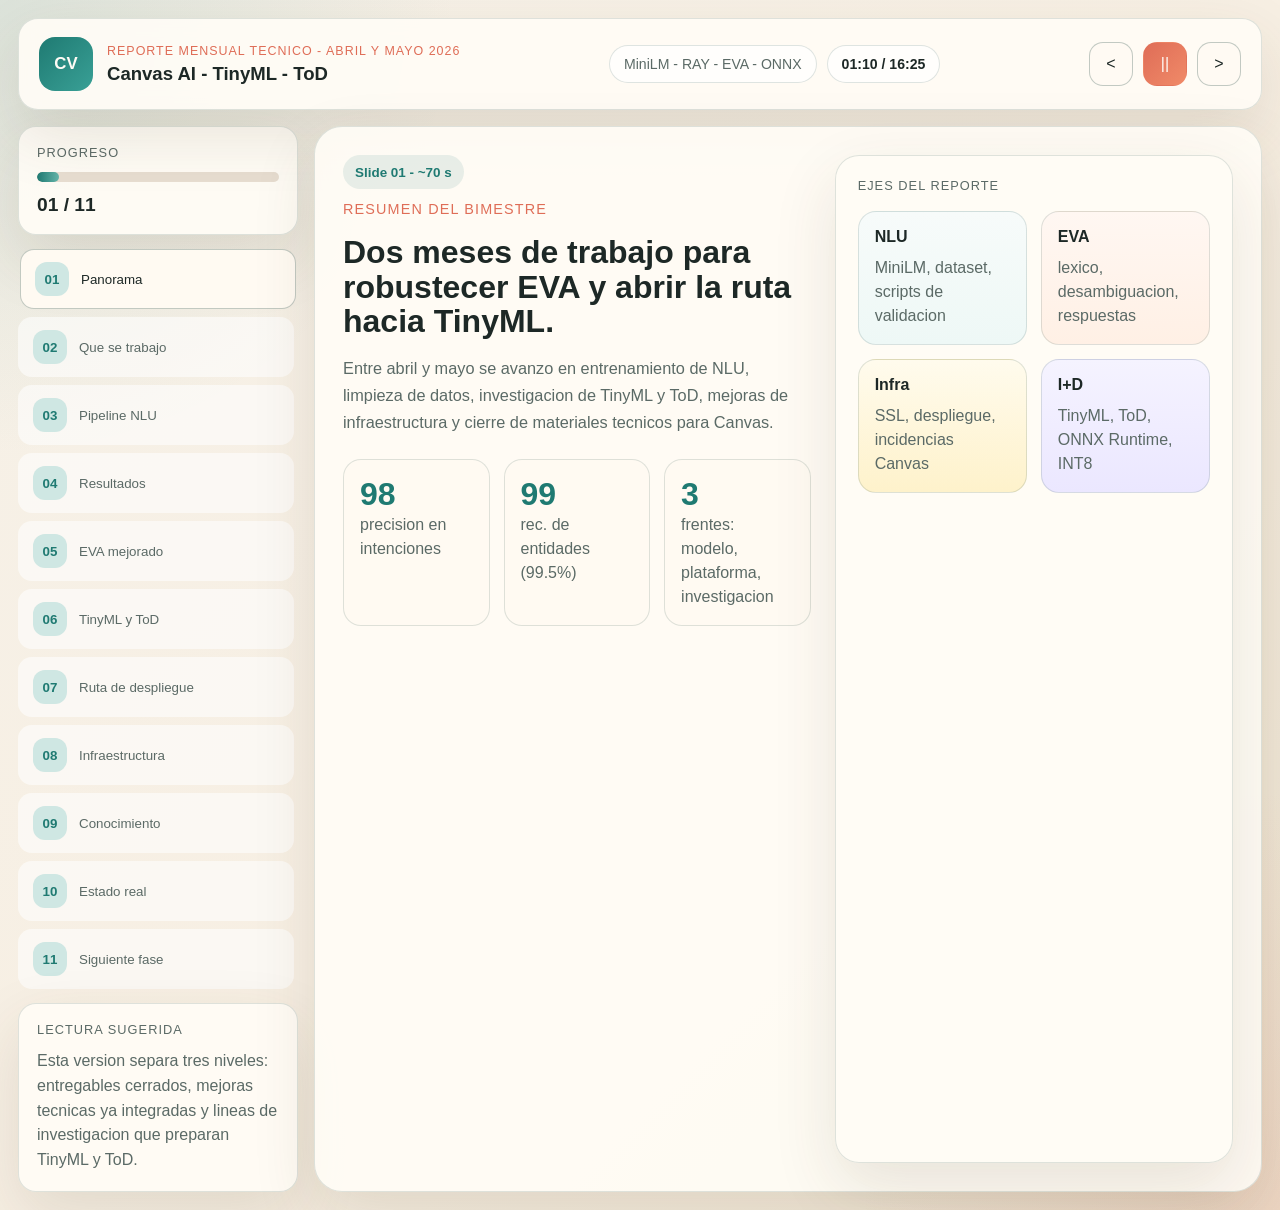
==== index.html @ 58042c69 "Inicar presentacion" ====
<!DOCTYPE html>
<html lang="es">
<head>
  <meta charset="UTF-8" />
  <meta name="viewport" content="width=device-width, initial-scale=1.0" />
  <title>Canvas AI | Reporte Abril Mayo 2026</title>
  <link rel="stylesheet" href="styles.css" />
</head>
<body>
  <div class="deck-shell">
    <header class="topbar">
      <div class="brand">
        <span class="brand-mark">CV</span>
        <div>
          <p class="eyebrow">Reporte mensual tecnico - Abril y Mayo 2026</p>
          <h1>Canvas AI - TinyML - ToD</h1>
        </div>
      </div>

      <div class="topbar-meta">
        <span class="meta-chip">MiniLM - RAY - EVA - ONNX</span>
        <span class="meta-chip alt" id="clockChip">00:00 / 00:00</span>
      </div>

      <div class="controls">
        <button class="icon-btn" id="prevBtn" type="button" aria-label="Diapositiva anterior">
          <span aria-hidden="true">&lt;</span>
        </button>
        <button class="icon-btn primary" id="playBtn" type="button" aria-label="Reproducir o pausar">
          <span aria-hidden="true" id="playIcon">||</span>
        </button>
        <button class="icon-btn" id="nextBtn" type="button" aria-label="Diapositiva siguiente">
          <span aria-hidden="true">&gt;</span>
        </button>
      </div>
    </header>

    <main class="stage">
      <aside class="rail">
        <div class="rail-card">
          <p class="rail-label">Progreso</p>
          <div class="meter">
            <div class="meter-fill" id="progressFill"></div>
          </div>
          <p class="rail-value"><span id="slideNow">01</span> / <span id="slideTotal">11</span></p>
        </div>

        <nav class="dots" id="dotsNav" aria-label="Navegacion de diapositivas"></nav>

        <div class="rail-card note">
          <p class="rail-label">Lectura sugerida</p>
          <p>
            Esta version separa tres niveles: entregables cerrados, mejoras tecnicas
            ya integradas y lineas de investigacion que preparan TinyML y ToD.
          </p>
        </div>
      </aside>

      <section class="slides" id="slides">
        <section class="slide active" data-title="Panorama" data-duration="70">
          <div class="slide-copy">
            <div class="slide-header">
              <span class="timing-chip">Slide 01 - ~70 s</span>
              <p class="kicker">Resumen del bimestre</p>
            </div>
            <h2>Dos meses de trabajo para robustecer EVA y abrir la ruta hacia TinyML.</h2>
            <p class="lead">
              Entre abril y mayo se avanzo en entrenamiento de NLU, limpieza de datos,
              investigacion de TinyML y ToD, mejoras de infraestructura y cierre de
              materiales tecnicos para Canvas.
            </p>

            <div class="stats trio">
              <div class="stat">
                <span class="stat-value" data-count="98">0</span>
                <span class="stat-label">precision en intenciones</span>
              </div>
              <div class="stat">
                <span class="stat-value" data-count="99">0</span>
                <span class="stat-label">rec. de entidades (99.5%)</span>
              </div>
              <div class="stat">
                <span class="stat-value" data-count="3">0</span>
                <span class="stat-label">frentes: modelo, plataforma, investigacion</span>
              </div>
            </div>
          </div>

          <div class="slide-visual">
            <div class="hero-panel">
              <p class="panel-label">Ejes del reporte</p>
              <div class="stack-grid">
                <div class="mini-card accent-a">
                  <strong>NLU</strong>
                  <span>MiniLM, dataset, scripts de validacion</span>
                </div>
                <div class="mini-card accent-b">
                  <strong>EVA</strong>
                  <span>lexico, desambiguacion, respuestas</span>
                </div>
                <div class="mini-card accent-c">
                  <strong>Infra</strong>
                  <span>SSL, despliegue, incidencias Canvas</span>
                </div>
                <div class="mini-card accent-d">
                  <strong>I+D</strong>
                  <span>TinyML, ToD, ONNX Runtime, INT8</span>
                </div>
              </div>
            </div>
          </div>
        </section>

        <section class="slide" data-title="Que se trabajo" data-duration="80">
          <div class="slide-copy">
            <div class="slide-header">
              <span class="timing-chip">Slide 02 - ~80 s</span>
              <p class="kicker">Cobertura del esfuerzo</p>
            </div>
            <h2>El trabajo del periodo se repartio entre ejecucion tecnica, soporte e investigacion aplicada.</h2>
            <p class="lead">
              No fue solo entrenamiento de modelos: tambien hubo reorganizacion de
              repositorios, seguimiento a incidencias de Canvas, documentacion y
              preparacion de modulos futuros para alumnos y plataforma.
            </p>

            <div class="bullet-grid">
              <div class="info-card">
                <strong>Planeacion</strong>
                <p>modulos futuros de Canvas y alumnos, investigacion de corpus y datasets naturales</p>
              </div>
              <div class="info-card">
                <strong>Operacion</strong>
                <p>incidencias API Canvas, errores 503, pruebas de infraestructura y despliegue seguro</p>
              </div>
              <div class="info-card">
                <strong>Documentacion</strong>
                <p>reorganizacion tecnica, presentaciones y material formal del sistema</p>
              </div>
            </div>
          </div>

          <div class="slide-visual">
            <div class="timeline">
              <div class="timeline-step">
                <span>01</span>
                <div>
                  <strong>Abril</strong>
                  <p>dataset, entrenamiento, scripts y mejoras EVA</p>
                </div>
              </div>
              <div class="timeline-step">
                <span>02</span>
                <div>
                  <strong>Mayo</strong>
                  <p>infraestructura segura, investigacion TinyML y cierre tecnico</p>
                </div>
              </div>
              <div class="timeline-step">
                <span>03</span>
                <div>
                  <strong>Siguiente fase</strong>
                  <p>llevar el aprendizaje a despliegue liviano y dialogo orientado a tareas</p>
                </div>
              </div>
            </div>
          </div>
        </section>

        <section class="slide" data-title="Pipeline NLU" data-duration="95">
          <div class="slide-copy">
            <div class="slide-header">
              <span class="timing-chip">Slide 03 - ~95 s</span>
              <p class="kicker">Base del entrenamiento</p>
            </div>
            <h2>El frente NLU comenzo por ordenar el dato antes de escalar el modelo.</h2>
            <p class="lead">
              Se construyo, limpio y valido el dataset para MiniLM. Luego se preparo
              el entrenamiento distribuido con clustering en RAY y se desarrollaron
              scripts de prueba para intenciones y comportamiento del modelo.
            </p>

            <div class="flow-list">
              <div class="flow-chip">Construccion del dataset</div>
              <div class="flow-chip">Limpieza y validacion</div>
              <div class="flow-chip">Entrenamiento distribuido con RAY</div>
              <div class="flow-chip">Scripts de evaluacion</div>
            </div>
          </div>

          <div class="slide-visual">
            <div class="architecture-card">
              <p class="panel-label">Flujo de entrenamiento</p>
              <div class="pipeline">
                <div class="pipe-box">Fuentes y corpus</div>
                <div class="pipe-arrow">→</div>
                <div class="pipe-box">Dataset curado</div>
                <div class="pipe-arrow">→</div>
                <div class="pipe-box">MiniLM + RAY</div>
                <div class="pipe-arrow">→</div>
                <div class="pipe-box">Validacion de intentos</div>
              </div>
            </div>
          </div>
        </section>

        <section class="slide" data-title="Resultados" data-duration="90">
          <div class="slide-copy">
            <div class="slide-header">
              <span class="timing-chip">Slide 04 - ~90 s</span>
              <p class="kicker">Metricas observadas</p>
            </div>
            <h2>El entrenamiento entrego un salto medible en clasificacion de intenciones y entidades.</h2>
            <p class="lead">
              Los resultados reportados superaron 98% en clasificacion de intenciones
              y 99.5% en reconocimiento de entidades, con base en pruebas controladas
              construidas para el modelo entrenado.
            </p>

            <div class="result-grid">
              <div class="result-card">
                <span>Intent classification</span>
                <strong>98%+</strong>
                <p>consistencia en rutas conversacionales conocidas</p>
              </div>
              <div class="result-card">
                <span>Entity recognition</span>
                <strong>99.5%</strong>
                <p>extraccion de entidades con baja perdida semantica</p>
              </div>
            </div>
          </div>

          <div class="slide-visual">
            <div class="chart-card">
              <p class="panel-label">Resultado relativo</p>
              <div class="bar-row">
                <span>Intenciones</span>
                <div class="bar-track"><div class="bar-fill fill-a" style="width: 98%;"></div></div>
                <strong>98%</strong>
              </div>
              <div class="bar-row">
                <span>Entidades</span>
                <div class="bar-track"><div class="bar-fill fill-b" style="width: 99.5%;"></div></div>
                <strong>99.5%</strong>
              </div>
              <p class="chart-note">Las metricas deben mantenerse acompañadas por muestras reales y validacion continua.</p>
            </div>
          </div>
        </section>

        <section class="slide" data-title="EVA mejorado" data-duration="95">
          <div class="slide-copy">
            <div class="slide-header">
              <span class="timing-chip">Slide 05 - ~95 s</span>
              <p class="kicker">Impacto funcional</p>
            </div>
            <h2>La mejora del modelo se tradujo en un EVA mas fino para entender y responder.</h2>
            <p class="lead">
              Se optimizo el sistema EVA mediante ajustes en NLU, reingenieria del
              lexico e incorporacion de un modulo desambiguador para escenarios con
              multiples intenciones posibles.
            </p>

            <div class="two-col-points">
              <div class="point-card">
                <strong>Lexico y NLU</strong>
                <p>mejor correspondencia entre lenguaje del usuario y rutas del asistente</p>
              </div>
              <div class="point-card">
                <strong>Desambiguador</strong>
                <p>manejo mas robusto cuando una consulta puede activar varias intenciones</p>
              </div>
            </div>
          </div>

          <div class="slide-visual">
            <div class="architecture-card">
              <p class="panel-label">Antes vs ahora</p>
              <div class="compare-grid">
                <div class="compare-card muted">
                  <span>Antes</span>
                  <p>mas dependencia de frases conocidas y menos control ante ambiguedad</p>
                </div>
                <div class="compare-card">
                  <span>Ahora</span>
                  <p>mejor interpretacion, respuesta mas estable y base mas lista para ToD</p>
                </div>
              </div>
            </div>
          </div>
        </section>

        <section class="slide" data-title="TinyML y ToD" data-duration="105">
          <div class="slide-copy">
            <div class="slide-header">
              <span class="timing-chip">Slide 06 - ~105 s</span>
              <p class="kicker">Investigacion estrategica</p>
            </div>
            <h2>El frente de investigacion apunto a llevar el modelo a ejecuciones mas ligeras y mas orientadas a tareas.</h2>
            <p class="lead">
              Se reviso documentacion y literatura sobre TinyML, NLP y Task-Oriented
              Dialogue para definir una ruta de evolucion: menos peso en despliegue,
              mas control en conversaciones con objetivos concretos.
            </p>

            <div class="quote-card">
              <strong>Lectura central</strong>
              <p>
                TinyML abre la puerta a inferencia mas cercana al dispositivo; ToD
                ordena la conversacion hacia tareas, slots y estados observables.
              </p>
            </div>
          </div>

          <div class="slide-visual">
            <div class="matrix-card">
              <div class="matrix-head">
                <span>Linea</span>
                <span>Pregunta tecnica</span>
              </div>
              <div class="matrix-row">
                <span>TinyML</span>
                <p>como reducir memoria, costo y latencia sin perder intencion</p>
              </div>
              <div class="matrix-row">
                <span>ToD</span>
                <p>como modelar flujos de ayuda, consulta y seguimiento por tarea</p>
              </div>
              <div class="matrix-row">
                <span>Corpus</span>
                <p>como alimentar al sistema con datasets mas naturales y menos rigidos</p>
              </div>
            </div>
          </div>
        </section>

        <section class="slide" data-title="Ruta de despliegue" data-duration="100">
          <div class="slide-copy">
            <div class="slide-header">
              <span class="timing-chip">Slide 07 - ~100 s</span>
              <p class="kicker">Exploracion de produccion futura</p>
            </div>
            <h2>La evaluacion futura se concentra en C++, ONNX Runtime e INT8 para un despliegue mas liviano.</h2>
            <p class="lead">
              Se documento una posible ruta de inferencia optimizada, donde el modelo
              pase de su etapa de experimentacion a un formato portable y cuantizado,
              pensando en eficiencia y escalabilidad.
            </p>

            <div class="flow-list compact">
              <div class="flow-chip">Modelo entrenado</div>
              <div class="flow-chip">Exportacion ONNX</div>
              <div class="flow-chip">Cuantizacion INT8</div>
              <div class="flow-chip">Runtime en C++</div>
            </div>
          </div>

          <div class="slide-visual">
            <div class="architecture-card">
              <p class="panel-label">Meta tecnica</p>
              <div class="target-stack">
                <div class="target-card">Menor huella</div>
                <div class="target-card">Menor latencia</div>
                <div class="target-card">Mayor portabilidad</div>
              </div>
            </div>
          </div>
        </section>

        <section class="slide" data-title="Infraestructura" data-duration="90">
          <div class="slide-copy">
            <div class="slide-header">
              <span class="timing-chip">Slide 08 - ~90 s</span>
              <p class="kicker">Confiabilidad y despliegue</p>
            </div>
            <h2>Tambien hubo trabajo silencioso pero clave: seguridad, despliegue y seguimiento de incidencias.</h2>
            <p class="lead">
              Se implementaron certificados SSL, se realizaron pruebas de infraestructura
              para despliegue seguro y se dio seguimiento a errores de servicio 503 y
              problemas asociados con la API de Canvas.
            </p>

            <div class="bullet-grid">
              <div class="info-card">
                <strong>Seguridad</strong>
                <p>habilitacion SSL y pruebas para un entorno mas confiable</p>
              </div>
              <div class="info-card">
                <strong>Estabilidad</strong>
                <p>diagnostico y seguimiento de fallas de disponibilidad</p>
              </div>
            </div>
          </div>

          <div class="slide-visual">
            <div class="status-panel">
              <div class="status-pill good">SSL listo</div>
              <div class="status-pill warn">503 en seguimiento</div>
              <div class="status-pill neutral">infra validada</div>
            </div>
          </div>
        </section>

        <section class="slide" data-title="Conocimiento" data-duration="85">
          <div class="slide-copy">
            <div class="slide-header">
              <span class="timing-chip">Slide 09 - ~85 s</span>
              <p class="kicker">Activos tecnicos</p>
            </div>
            <h2>Se fortalecio la base documental para que el conocimiento no quede atrapado en una sola persona.</h2>
            <p class="lead">
              Durante el periodo se reviso y reorganizo documentacion tecnica, se
              actualizaron repositorios y se concluyo una presentacion enfocada en OCR,
              NLP y generacion de respuestas del sistema.
            </p>

            <div class="result-grid">
              <div class="result-card">
                <span>Documentacion</span>
                <strong>ordenada</strong>
                <p>mejor trazabilidad para siguientes iteraciones</p>
              </div>
              <div class="result-card">
                <span>Presentacion tecnica</span>
                <strong>cerrada</strong>
                <p>OCR, NLP y respuesta del sistema en un solo relato</p>
              </div>
            </div>
          </div>

          <div class="slide-visual">
            <div class="paper-stack">
              <div class="paper"></div>
              <div class="paper middle"></div>
              <div class="paper top">
                <strong>Base formal</strong>
                <p>documentos, repositorios y material de exposicion alineados</p>
              </div>
            </div>
          </div>
        </section>

        <section class="slide" data-title="Estado real" data-duration="95">
          <div class="slide-copy">
            <div class="slide-header">
              <span class="timing-chip">Slide 10 - ~95 s</span>
              <p class="kicker">Lectura honesta del avance</p>
            </div>
            <h2>No todo esta en el mismo nivel de madurez, y esa distincion importa al contar el trabajo.</h2>
            <p class="lead">
              Conviene separar lo ya integrado en el sistema, lo validado por pruebas
              controladas y lo que hoy esta en fase de investigacion o evaluacion para
              la siguiente etapa de producto.
            </p>

            <div class="maturity-grid">
              <div class="maturity-card live">
                <strong>Implementado</strong>
                <p>dataset, entrenamiento, EVA, scripts, SSL, soporte operativo</p>
              </div>
              <div class="maturity-card validated">
                <strong>Validado</strong>
                <p>metricas del modelo y comportamiento en pruebas controladas</p>
              </div>
              <div class="maturity-card research">
                <strong>En evaluacion</strong>
                <p>TinyML, ToD, ONNX Runtime, cuantizacion, nuevos corpus</p>
              </div>
            </div>
          </div>

          <div class="slide-visual">
            <div class="hero-panel narrow">
              <p class="panel-label">Mensaje para direccion</p>
              <p class="summary-copy">
                Ya hay resultado tecnico medible. La siguiente conversacion no es si
                hubo avance, sino como capitalizarlo en una arquitectura mas ligera,
                mas precisa y mas orientada a tareas.
              </p>
            </div>
          </div>
        </section>

        <section class="slide" data-title="Siguiente fase" data-duration="80">
          <div class="slide-copy">
            <div class="slide-header">
              <span class="timing-chip">Slide 11 - ~80 s</span>
              <p class="kicker">Cierre y continuidad</p>
            </div>
            <h2>La base ya esta: ahora toca convertir investigacion en hoja de ruta ejecutable.</h2>
            <p class="lead">
              Esta presentacion queda lista para integrar la documentacion formal y
              convertirse en la version narrativa del proyecto Canvas para direccion,
              seguimiento tecnico o demo interna.
            </p>

            <div class="flow-list">
              <div class="flow-chip">Integrar documento formal</div>
              <div class="flow-chip">Pulir corpus y casos reales</div>
              <div class="flow-chip">Probar exportacion ONNX</div>
              <div class="flow-chip">Definir piloto TinyML + ToD</div>
            </div>
          </div>

          <div class="slide-visual">
            <div class="closing-panel">
              <span>Canvas AI</span>
              <strong>De mejora incremental a arquitectura lista para escalar.</strong>
              <p>Reporte Abril Mayo 2026</p>
            </div>
          </div>
        </section>
      </section>
    </main>
  </div>

  <script src="app.js"></script>
</body>
</html>
---- styles.css ----
:root {
  --bg: #f6f1e8;
  --bg-2: #efe4d1;
  --panel: rgba(255, 252, 246, 0.92);
  --panel-strong: #fffaf2;
  --line: rgba(53, 88, 82, 0.16);
  --line-strong: rgba(53, 88, 82, 0.3);
  --text: #1d2826;
  --muted: #5b6a66;
  --teal: #1f7a72;
  --teal-soft: #cfe7e3;
  --coral: #df6d57;
  --gold: #f1b54c;
  --sand: #ead7bc;
  --shadow: 0 24px 64px rgba(70, 57, 35, 0.12);
}

* {
  box-sizing: border-box;
}

html,
body {
  margin: 0;
  min-height: 100%;
}

body {
  font-family: "Trebuchet MS", "Segoe UI", sans-serif;
  color: var(--text);
  background:
    radial-gradient(circle at top left, rgba(31, 122, 114, 0.12), transparent 26%),
    radial-gradient(circle at bottom right, rgba(223, 109, 87, 0.12), transparent 24%),
    linear-gradient(135deg, var(--bg) 0%, #f7efe3 52%, var(--bg-2) 100%);
  overflow: hidden;
}

.deck-shell {
  min-height: 100vh;
  display: flex;
  flex-direction: column;
  padding: 18px;
  gap: 16px;
}

.topbar,
.rail-card,
.slide,
.hero-panel,
.chart-card,
.architecture-card,
.status-panel,
.timeline,
.closing-panel,
.matrix-card {
  background: var(--panel);
  border: 1px solid var(--line);
  box-shadow: var(--shadow);
}

.topbar {
  display: flex;
  align-items: center;
  justify-content: space-between;
  gap: 16px;
  padding: 18px 20px;
  border-radius: 20px;
  backdrop-filter: blur(10px);
}

.brand {
  display: flex;
  align-items: center;
  gap: 14px;
  min-width: 0;
}

.brand-mark {
  width: 54px;
  height: 54px;
  border-radius: 16px;
  display: grid;
  place-items: center;
  background: linear-gradient(135deg, var(--teal), #39a096);
  color: #fefbf5;
  font-size: 1.05rem;
  font-weight: 900;
}

.eyebrow {
  margin: 0 0 5px;
  color: var(--coral);
  font-size: 0.78rem;
  text-transform: uppercase;
  letter-spacing: 0.08em;
}

.brand h1 {
  margin: 0;
  font-size: 1.16rem;
}

.topbar-meta,
.controls {
  display: flex;
  align-items: center;
  gap: 10px;
}

.meta-chip,
.timing-chip,
.flow-chip,
.status-pill {
  border-radius: 999px;
  display: inline-flex;
  align-items: center;
  justify-content: center;
}

.meta-chip {
  min-height: 38px;
  padding: 0 14px;
  border: 1px solid var(--line);
  color: var(--muted);
  font-size: 0.88rem;
  background: rgba(255, 255, 255, 0.66);
}

.meta-chip.alt {
  color: var(--text);
  font-weight: 700;
}

.icon-btn {
  width: 44px;
  height: 44px;
  border: 1px solid var(--line-strong);
  border-radius: 14px;
  background: #fffaf3;
  color: var(--text);
  cursor: pointer;
  display: grid;
  place-items: center;
  font-size: 1rem;
  transition: transform 160ms ease, border-color 160ms ease, background 160ms ease;
}

.icon-btn:hover {
  transform: translateY(-1px);
  border-color: rgba(31, 122, 114, 0.42);
  background: #ffffff;
}

.icon-btn.primary {
  background: linear-gradient(135deg, var(--coral), #f08a68);
  color: #fffdf8;
  border-color: transparent;
}

.stage {
  min-height: 0;
  flex: 1;
  display: grid;
  grid-template-columns: 280px minmax(0, 1fr);
  gap: 16px;
}

.rail {
  min-height: 0;
  display: flex;
  flex-direction: column;
  gap: 14px;
}

.rail-card {
  border-radius: 18px;
  padding: 18px;
}

.rail-label {
  margin: 0 0 12px;
  font-size: 0.8rem;
  color: var(--muted);
  text-transform: uppercase;
  letter-spacing: 0.08em;
}

.meter {
  width: 100%;
  height: 10px;
  border-radius: 999px;
  background: #e7ddd0;
  overflow: hidden;
}

.meter-fill {
  width: 0;
  height: 100%;
  border-radius: inherit;
  background: linear-gradient(90deg, var(--teal), #65b5aa);
  transition: width 240ms ease;
}

.rail-value {
  margin: 12px 0 0;
  font-size: 1.2rem;
  font-weight: 800;
}

.dots {
  flex: 1;
  min-height: 0;
  overflow: auto;
  display: flex;
  flex-direction: column;
  gap: 8px;
  padding-right: 4px;
}

.dot {
  width: 100%;
  border: 1px solid transparent;
  border-radius: 14px;
  background: rgba(255, 255, 255, 0.58);
  color: var(--muted);
  padding: 12px 14px;
  text-align: left;
  cursor: pointer;
  display: flex;
  align-items: center;
  gap: 12px;
  transition: border-color 160ms ease, transform 160ms ease, background 160ms ease;
}

.dot:hover,
.dot.active {
  border-color: var(--line-strong);
  background: #fffaf2;
  color: var(--text);
}

.dot.active {
  transform: translateX(2px);
}

.dot-index {
  width: 34px;
  height: 34px;
  border-radius: 12px;
  display: grid;
  place-items: center;
  background: var(--teal-soft);
  color: var(--teal);
  font-weight: 800;
  flex: 0 0 auto;
}

.note p:last-child {
  margin: 0;
  color: var(--muted);
  line-height: 1.55;
}

.slides {
  position: relative;
  min-height: 0;
}

.slide {
  position: absolute;
  inset: 0;
  border-radius: 28px;
  padding: 28px;
  display: grid;
  grid-template-columns: 1.08fr 0.92fr;
  gap: 24px;
  opacity: 0;
  pointer-events: none;
  transform: translateY(10px);
  transition: opacity 260ms ease, transform 260ms ease;
}

.slide.active {
  opacity: 1;
  pointer-events: auto;
  transform: translateY(0);
}

.slide-copy,
.slide-visual {
  min-width: 0;
}

.slide-copy {
  display: flex;
  flex-direction: column;
}

.slide-header {
  display: flex;
  flex-direction: column;
  gap: 12px;
  margin-bottom: 18px;
}

.timing-chip {
  width: fit-content;
  min-height: 34px;
  padding: 0 12px;
  background: rgba(31, 122, 114, 0.1);
  color: var(--teal);
  font-size: 0.84rem;
  font-weight: 700;
}

.kicker {
  margin: 0;
  color: var(--coral);
  font-size: 0.9rem;
  text-transform: uppercase;
  letter-spacing: 0.08em;
}

.slide h2 {
  margin: 0 0 16px;
  font-size: clamp(2rem, 2.3vw, 2.75rem);
  line-height: 1.08;
}

.lead {
  margin: 0;
  color: var(--muted);
  font-size: 1.02rem;
  line-height: 1.68;
  max-width: 60ch;
}

.slide-visual {
  display: flex;
  align-items: stretch;
}

.hero-panel,
.chart-card,
.architecture-card,
.status-panel,
.timeline,
.closing-panel,
.matrix-card {
  width: 100%;
  border-radius: 24px;
  padding: 22px;
}

.panel-label {
  margin: 0 0 18px;
  color: var(--muted);
  font-size: 0.8rem;
  text-transform: uppercase;
  letter-spacing: 0.08em;
}

.stats,
.stack-grid,
.bullet-grid,
.result-grid,
.compare-grid,
.maturity-grid,
.two-col-points,
.target-stack {
  display: grid;
  gap: 14px;
}

.stats {
  margin-top: 22px;
  grid-template-columns: repeat(3, minmax(0, 1fr));
}

.stat,
.mini-card,
.info-card,
.result-card,
.compare-card,
.point-card,
.maturity-card,
.target-card {
  border-radius: 18px;
  background: var(--panel-strong);
  border: 1px solid var(--line);
  padding: 16px;
}

.stat-value {
  display: block;
  font-size: 2rem;
  font-weight: 900;
  color: var(--teal);
}

.stat-label,
.mini-card span,
.info-card p,
.result-card p,
.compare-card p,
.point-card p,
.maturity-card p,
.chart-note,
.summary-copy,
.matrix-row p,
.closing-panel p,
.target-card {
  color: var(--muted);
  line-height: 1.5;
}

.stack-grid {
  grid-template-columns: repeat(2, minmax(0, 1fr));
}

.mini-card {
  min-height: 124px;
  display: flex;
  flex-direction: column;
  gap: 10px;
  justify-content: space-between;
}

.mini-card strong,
.info-card strong,
.result-card strong,
.point-card strong,
.maturity-card strong {
  font-size: 1rem;
}

.accent-a {
  background: linear-gradient(180deg, #f7fbfa, #eef8f6);
}

.accent-b {
  background: linear-gradient(180deg, #fff7f2, #fff0e5);
}

.accent-c {
  background: linear-gradient(180deg, #fffbed, #fef2cb);
}

.accent-d {
  background: linear-gradient(180deg, #f5f3ff, #ebe7ff);
}

.bullet-grid,
.result-grid,
.two-col-points,
.compare-grid {
  margin-top: 24px;
  grid-template-columns: repeat(2, minmax(0, 1fr));
}

.timeline {
  display: flex;
  flex-direction: column;
  gap: 16px;
  justify-content: center;
}

.timeline-step {
  display: grid;
  grid-template-columns: 56px minmax(0, 1fr);
  gap: 14px;
  align-items: start;
}

.timeline-step span {
  width: 56px;
  height: 56px;
  border-radius: 18px;
  display: grid;
  place-items: center;
  background: var(--teal-soft);
  color: var(--teal);
  font-weight: 900;
}

.timeline-step strong {
  display: block;
  margin-bottom: 6px;
}

.timeline-step p,
.quote-card p,
.paper.top p {
  margin: 0;
  color: var(--muted);
  line-height: 1.55;
}

.flow-list {
  display: flex;
  flex-wrap: wrap;
  gap: 10px;
  margin-top: 24px;
}

.flow-chip,
.status-pill {
  min-height: 38px;
  padding: 0 14px;
  font-size: 0.9rem;
  font-weight: 700;
}

.flow-chip {
  background: #f8efe4;
  border: 1px solid rgba(223, 109, 87, 0.16);
  color: #9a4d3e;
}

.architecture-card,
.chart-card {
  display: flex;
  flex-direction: column;
  justify-content: center;
}

.pipeline {
  display: grid;
  grid-template-columns: repeat(7, minmax(0, 1fr));
  gap: 10px;
  align-items: center;
}

.pipe-box {
  min-height: 88px;
  border-radius: 18px;
  background: var(--panel-strong);
  border: 1px solid var(--line);
  display: grid;
  place-items: center;
  text-align: center;
  padding: 12px;
  font-weight: 700;
}

.pipe-arrow {
  text-align: center;
  color: var(--coral);
  font-size: 1.35rem;
  font-weight: 900;
}

.bar-row {
  display: grid;
  grid-template-columns: 130px minmax(0, 1fr) 64px;
  gap: 12px;
  align-items: center;
  margin-bottom: 18px;
}

.bar-track {
  height: 16px;
  border-radius: 999px;
  overflow: hidden;
  background: #ece2d5;
}

.bar-fill {
  height: 100%;
  border-radius: inherit;
}

.fill-a {
  background: linear-gradient(90deg, var(--teal), #4cad9d);
}

.fill-b {
  background: linear-gradient(90deg, var(--coral), #f29a74);
}

.compare-card span,
.result-card span,
.quote-card strong {
  display: block;
  margin-bottom: 8px;
  color: var(--teal);
  font-size: 0.9rem;
  font-weight: 800;
}

.compare-card.muted {
  opacity: 0.74;
}

.quote-card {
  margin-top: 24px;
  padding: 18px;
  border-radius: 20px;
  background: linear-gradient(180deg, #fff8ef, #fff4e7);
  border: 1px solid rgba(241, 181, 76, 0.24);
}

.matrix-card {
  display: grid;
  grid-template-rows: auto repeat(3, auto);
  gap: 10px;
}

.matrix-head,
.matrix-row {
  display: grid;
  grid-template-columns: 120px minmax(0, 1fr);
  gap: 14px;
  align-items: start;
}

.matrix-head {
  color: var(--muted);
  font-size: 0.8rem;
  text-transform: uppercase;
  letter-spacing: 0.08em;
}

.matrix-row {
  padding: 14px;
  border-radius: 18px;
  background: var(--panel-strong);
  border: 1px solid var(--line);
}

.matrix-row span {
  color: var(--teal);
  font-weight: 800;
}

.compact {
  max-width: 560px;
}

.target-stack {
  grid-template-columns: repeat(3, minmax(0, 1fr));
}

.target-card {
  display: grid;
  place-items: center;
  text-align: center;
  min-height: 160px;
  font-size: 1rem;
  font-weight: 800;
}

.status-panel {
  display: flex;
  gap: 12px;
  align-items: center;
  justify-content: center;
  flex-wrap: wrap;
}

.status-pill.good {
  background: #e7f7f4;
  color: var(--teal);
}

.status-pill.warn {
  background: #fff1ea;
  color: var(--coral);
}

.status-pill.neutral {
  background: #f6ebd8;
  color: #8d6633;
}

.paper-stack {
  position: relative;
  margin: auto;
  width: min(360px, 100%);
  height: 320px;
}

.paper {
  position: absolute;
  inset: 0;
  border-radius: 20px;
  background: #f7edd9;
  border: 1px solid rgba(53, 88, 82, 0.16);
  box-shadow: var(--shadow);
}

.paper.middle {
  transform: rotate(-4deg) translate(10px, 8px);
}

.paper.top {
  transform: rotate(3deg) translate(20px, 16px);
  background: #fffaf1;
  padding: 26px;
}

.paper.top strong {
  display: block;
  margin-bottom: 12px;
  font-size: 1.2rem;
}

.maturity-grid {
  margin-top: 24px;
  grid-template-columns: repeat(3, minmax(0, 1fr));
}

.maturity-card.live {
  background: linear-gradient(180deg, #eef8f6, #f9fdfc);
}

.maturity-card.validated {
  background: linear-gradient(180deg, #fff6ef, #fffaf6);
}

.maturity-card.research {
  background: linear-gradient(180deg, #fff9ea, #fffcf3);
}

.hero-panel.narrow {
  display: flex;
  flex-direction: column;
  justify-content: center;
}

.summary-copy {
  margin: 0;
  font-size: 1.06rem;
}

.closing-panel {
  display: flex;
  flex-direction: column;
  justify-content: center;
  gap: 12px;
  background:
    linear-gradient(135deg, rgba(31, 122, 114, 0.12), rgba(223, 109, 87, 0.12)),
    var(--panel);
}

.closing-panel span {
  color: var(--coral);
  text-transform: uppercase;
  letter-spacing: 0.08em;
  font-size: 0.82rem;
}

.closing-panel strong {
  font-size: 2rem;
  line-height: 1.1;
}

.closing-panel p {
  margin: 0;
}

@media (max-width: 1100px) {
  body {
    overflow: auto;
  }

  .stage {
    grid-template-columns: 1fr;
  }

  .rail {
    order: 2;
  }

  .slides {
    min-height: 920px;
  }

  .slide {
    grid-template-columns: 1fr;
  }
}

@media (max-width: 720px) {
  .deck-shell {
    padding: 12px;
  }

  .topbar {
    flex-wrap: wrap;
  }

  .topbar-meta {
    width: 100%;
    justify-content: space-between;
  }

  .stats,
  .stack-grid,
  .bullet-grid,
  .result-grid,
  .compare-grid,
  .maturity-grid,
  .two-col-points,
  .target-stack,
  .pipeline,
  .matrix-head,
  .matrix-row {
    grid-template-columns: 1fr;
  }

  .pipeline {
    gap: 8px;
  }

  .pipe-arrow {
    transform: rotate(90deg);
  }

  .bar-row {
    grid-template-columns: 1fr;
  }

  .slides {
    min-height: 1160px;
  }

  .slide {
    padding: 22px;
  }

  .slide h2 {
    font-size: 1.72rem;
  }
}
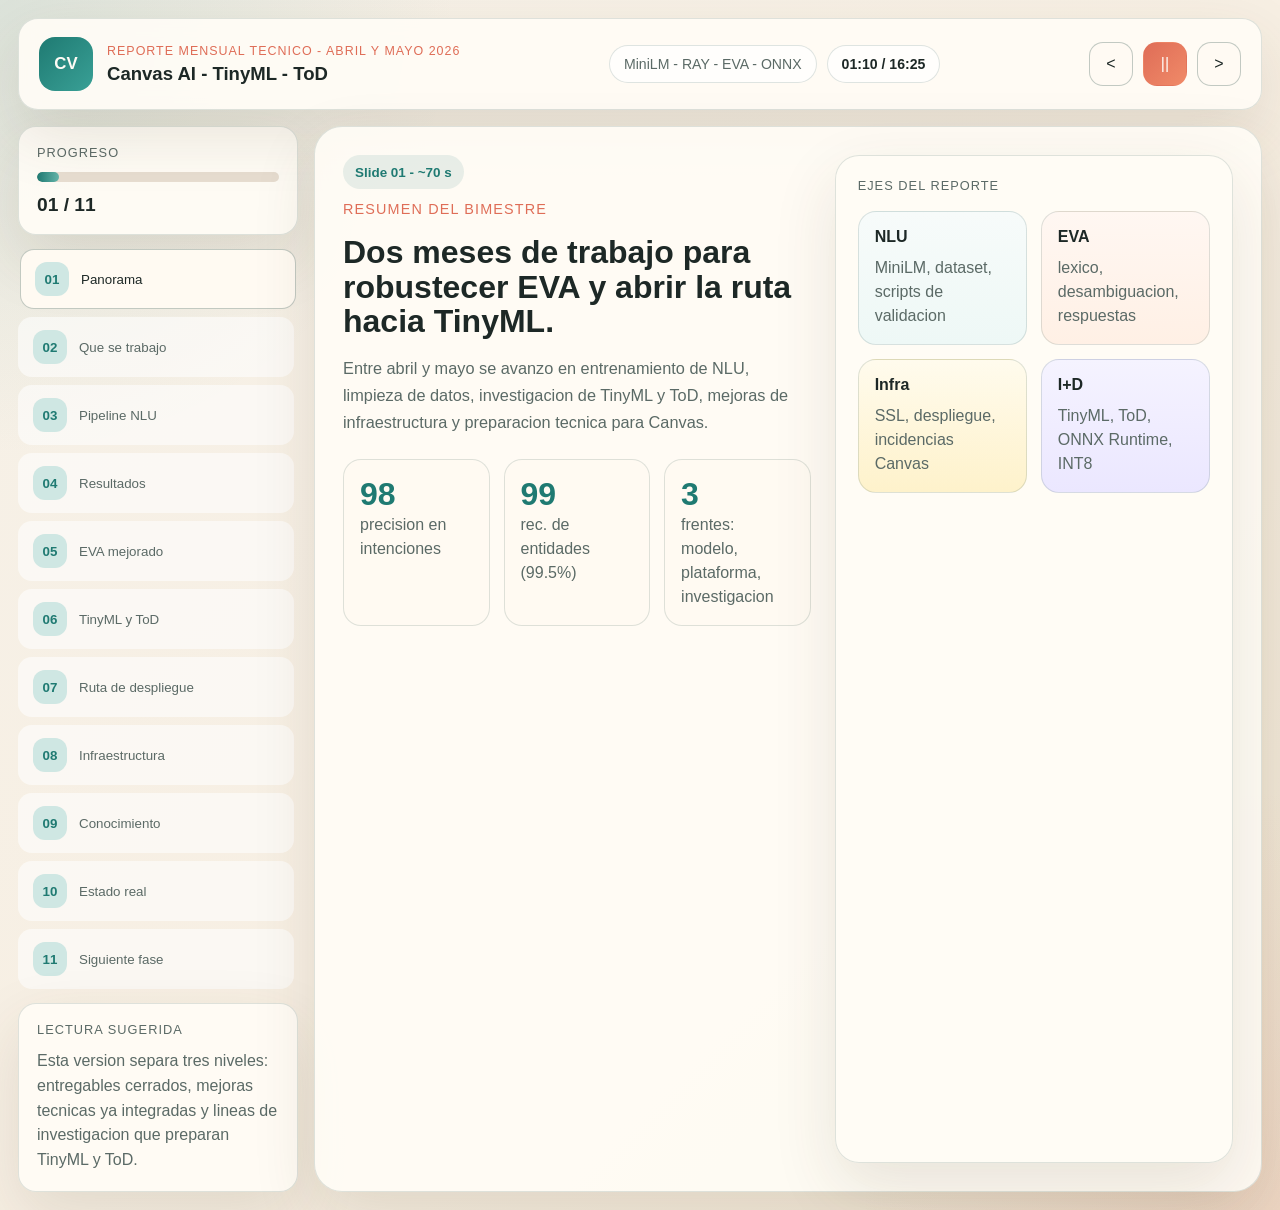
==== commit 7f8afda3: "ppush 2" ====
--- a/index.html
+++ b/index.html
@@ -66,8 +66,8 @@
             <h2>Dos meses de trabajo para robustecer EVA y abrir la ruta hacia TinyML.</h2>
             <p class="lead">
               Entre abril y mayo se avanzo en entrenamiento de NLU, limpieza de datos,
-              investigacion de TinyML y ToD, mejoras de infraestructura y cierre de
-              materiales tecnicos para Canvas.
+              investigacion de TinyML y ToD, mejoras de infraestructura y preparacion
+              tecnica para Canvas.
             </p>
 
             <div class="stats trio">
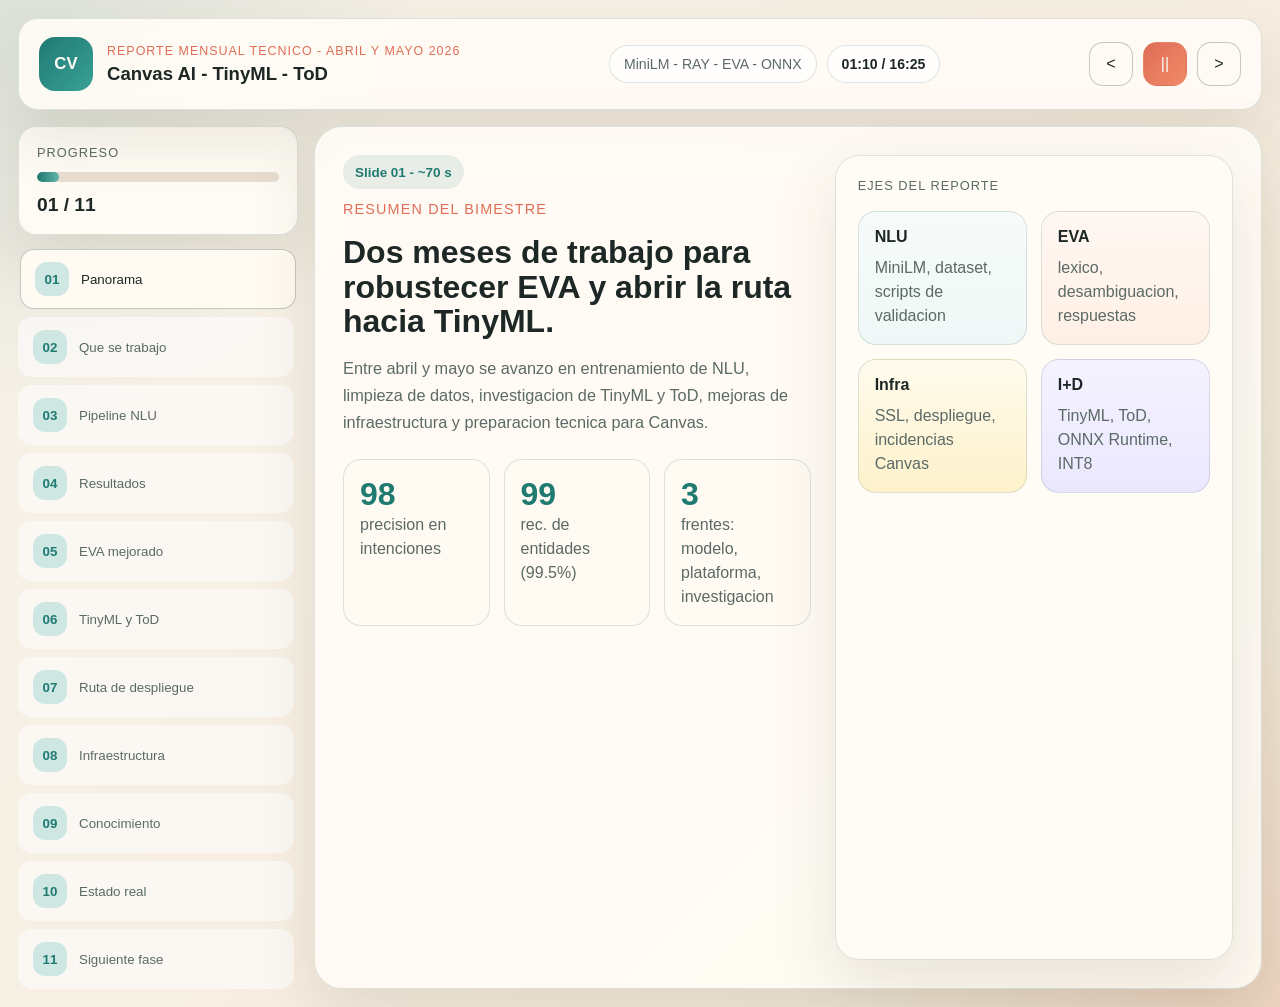
==== commit 018d8bf8: "ppush 3" ====
--- a/index.html
+++ b/index.html
@@ -46,14 +46,6 @@
         </div>
 
         <nav class="dots" id="dotsNav" aria-label="Navegacion de diapositivas"></nav>
-
-        <div class="rail-card note">
-          <p class="rail-label">Lectura sugerida</p>
-          <p>
-            Esta version separa tres niveles: entregables cerrados, mejoras tecnicas
-            ya integradas y lineas de investigacion que preparan TinyML y ToD.
-          </p>
-        </div>
       </aside>
 
       <section class="slides" id="slides">
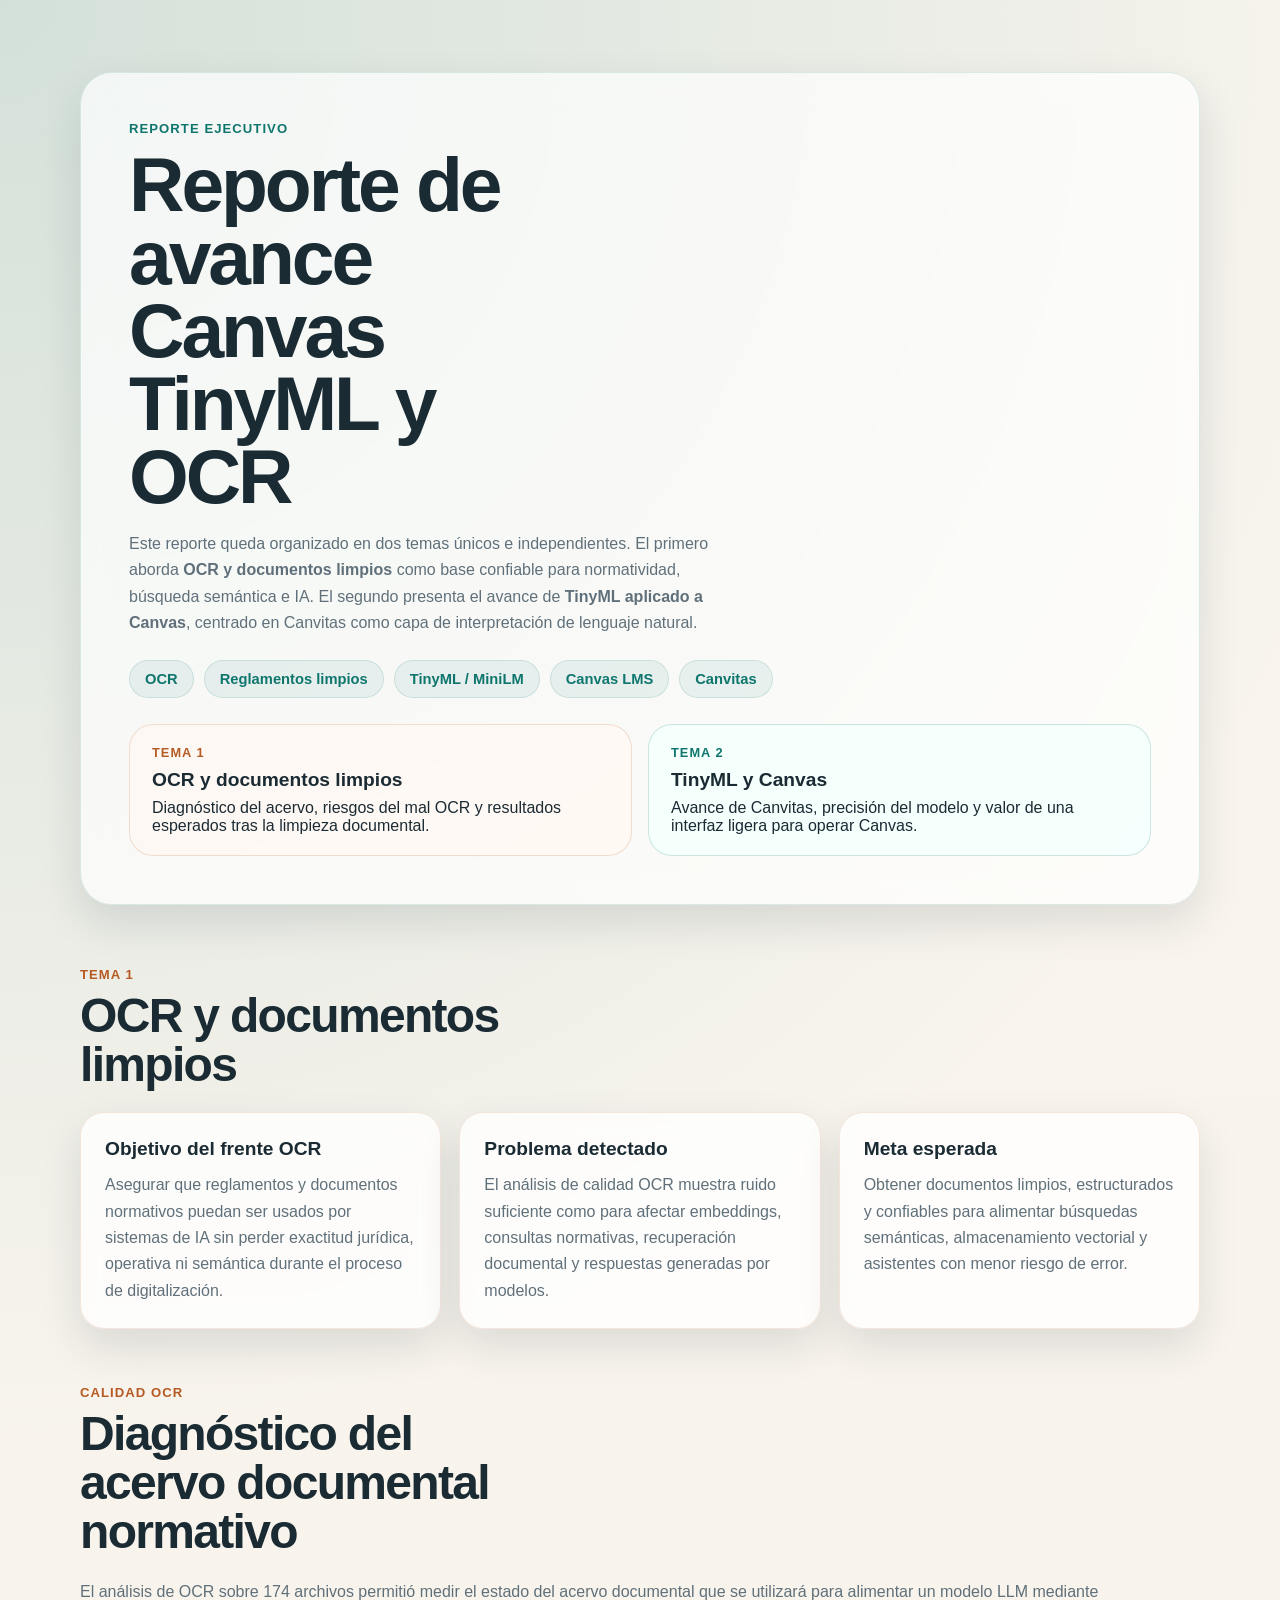
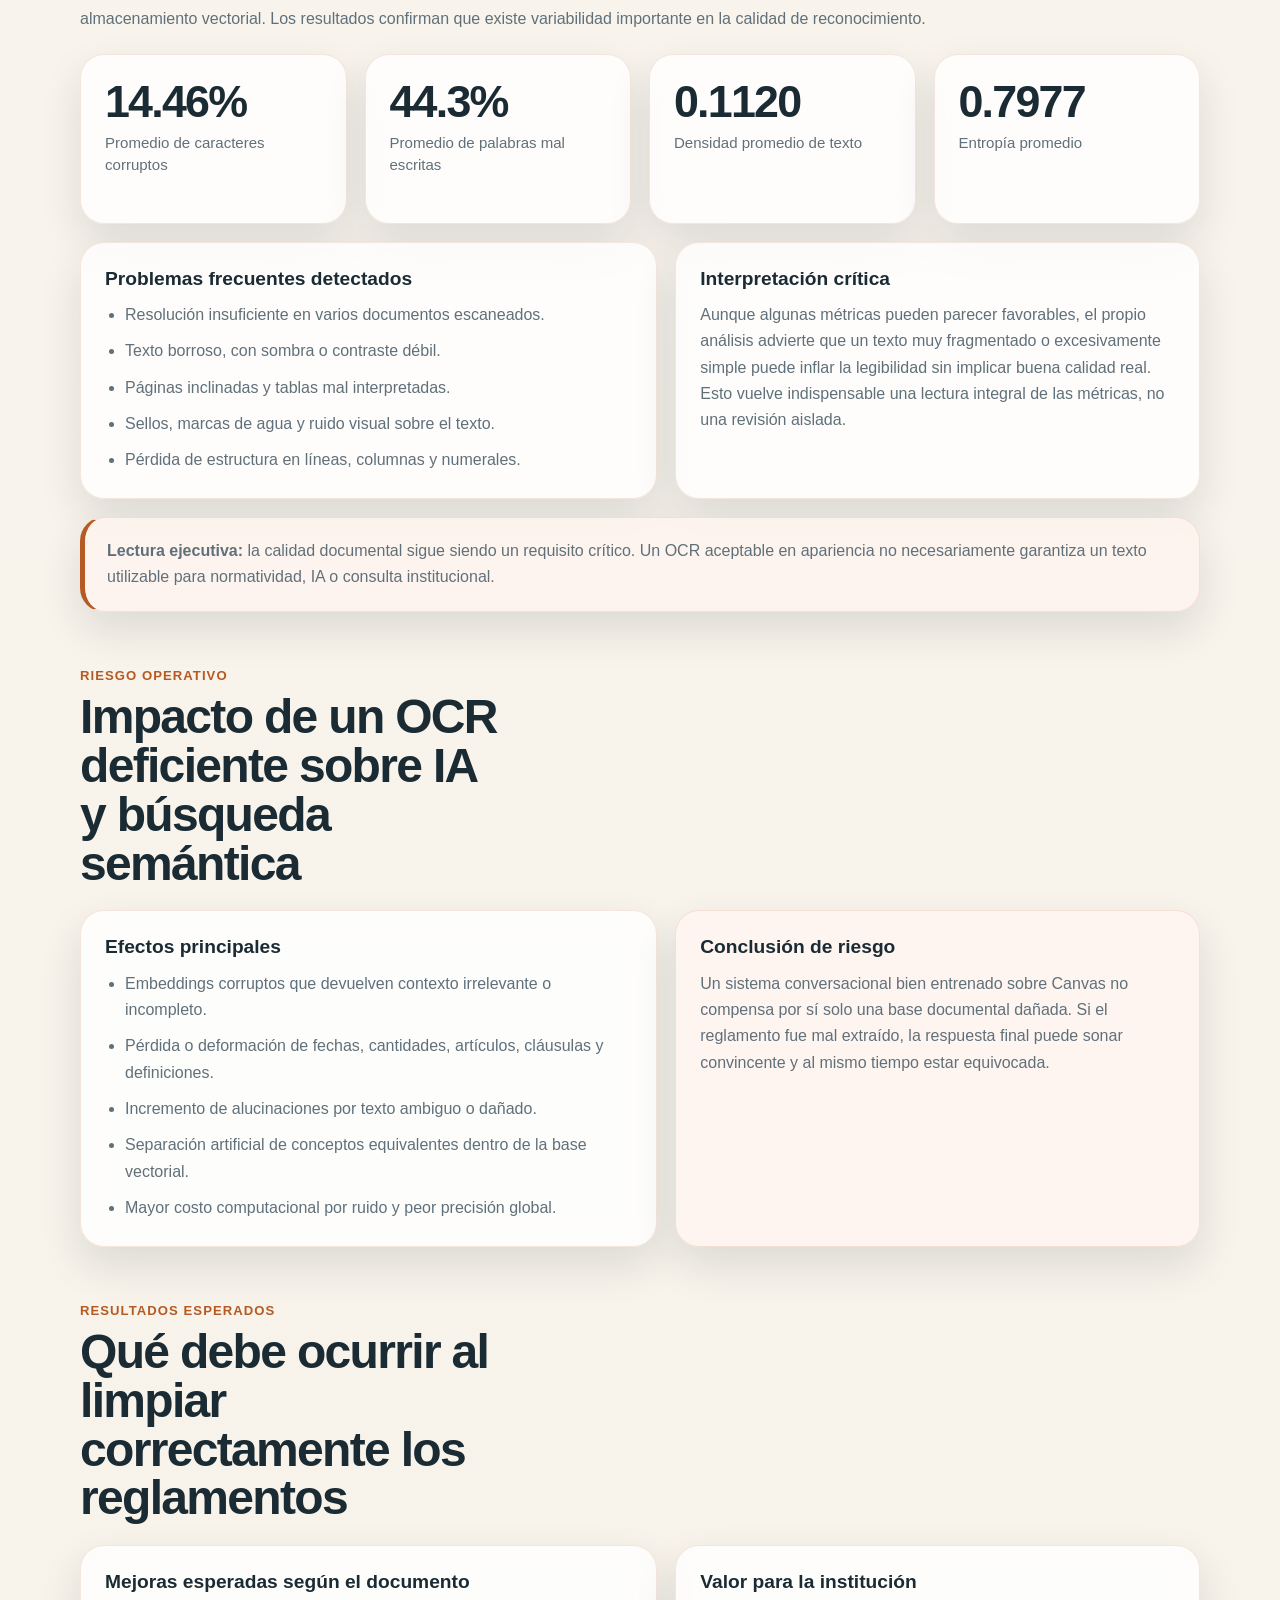
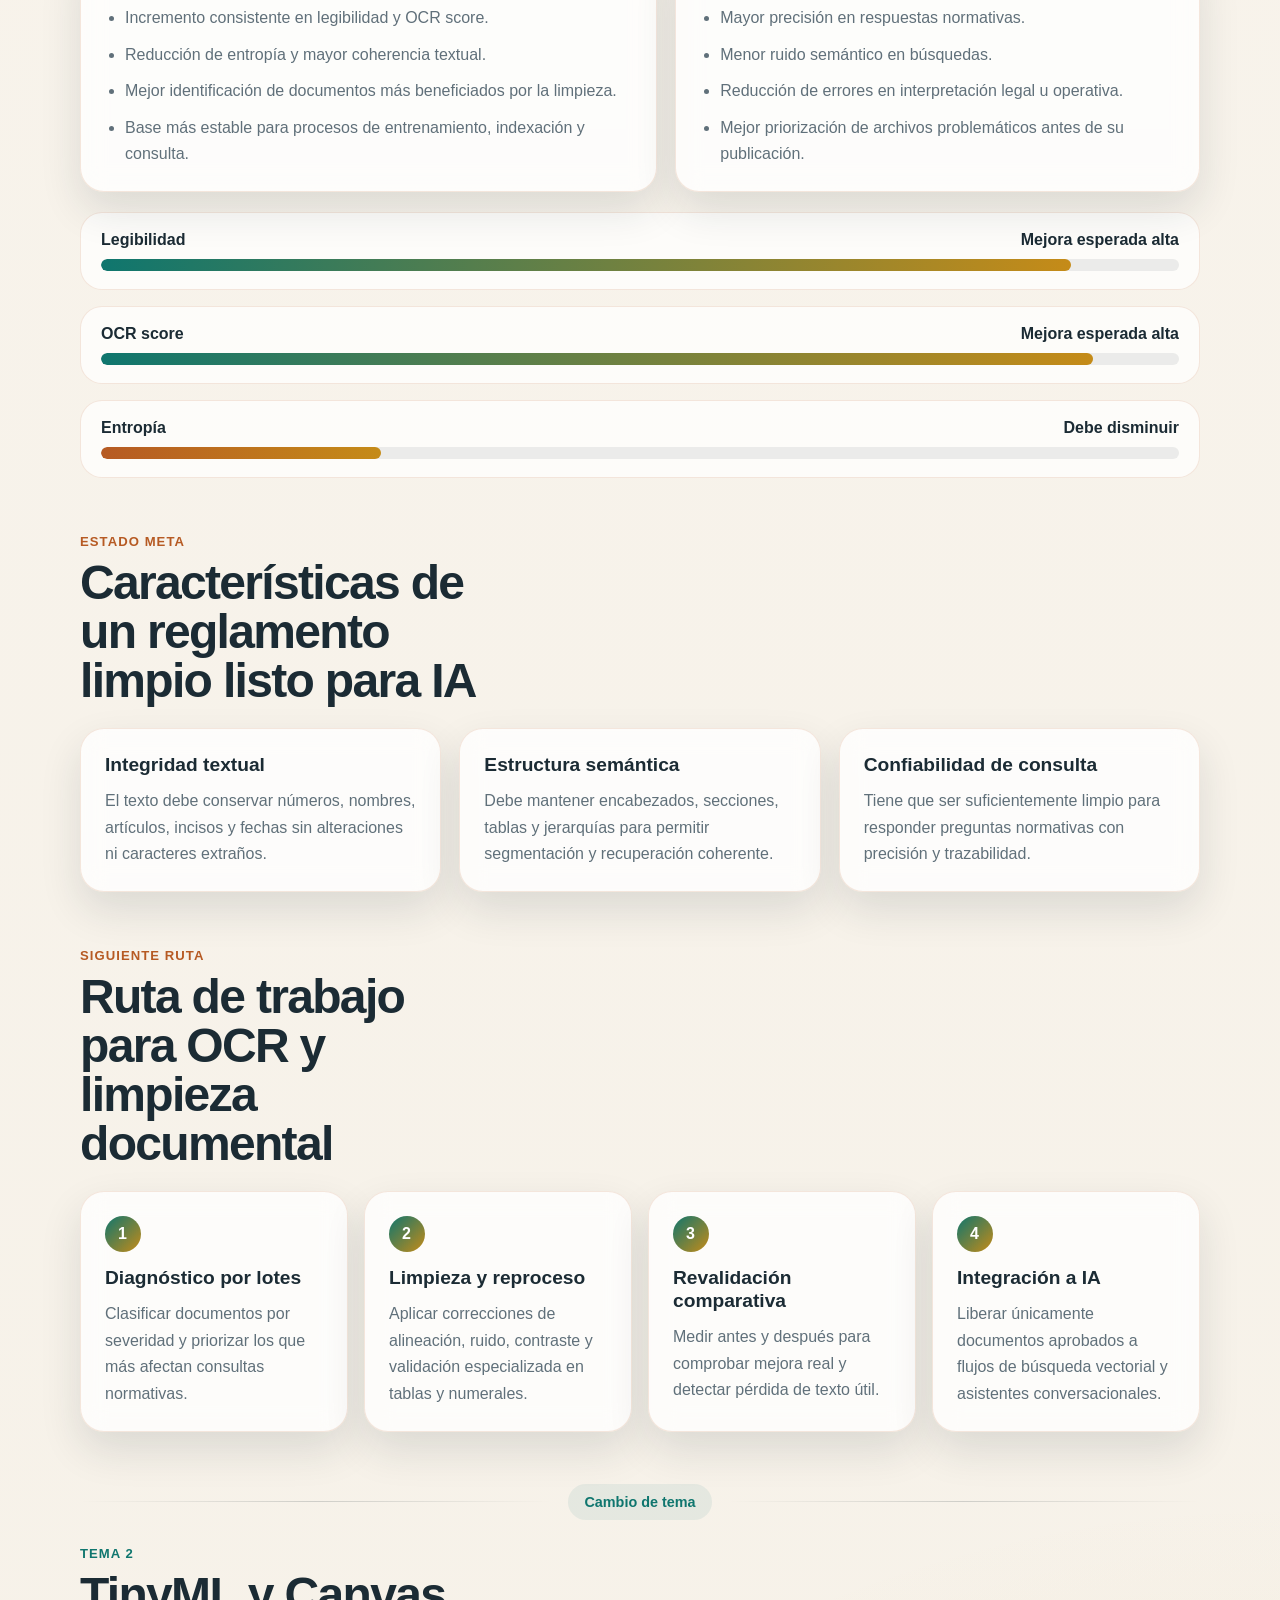
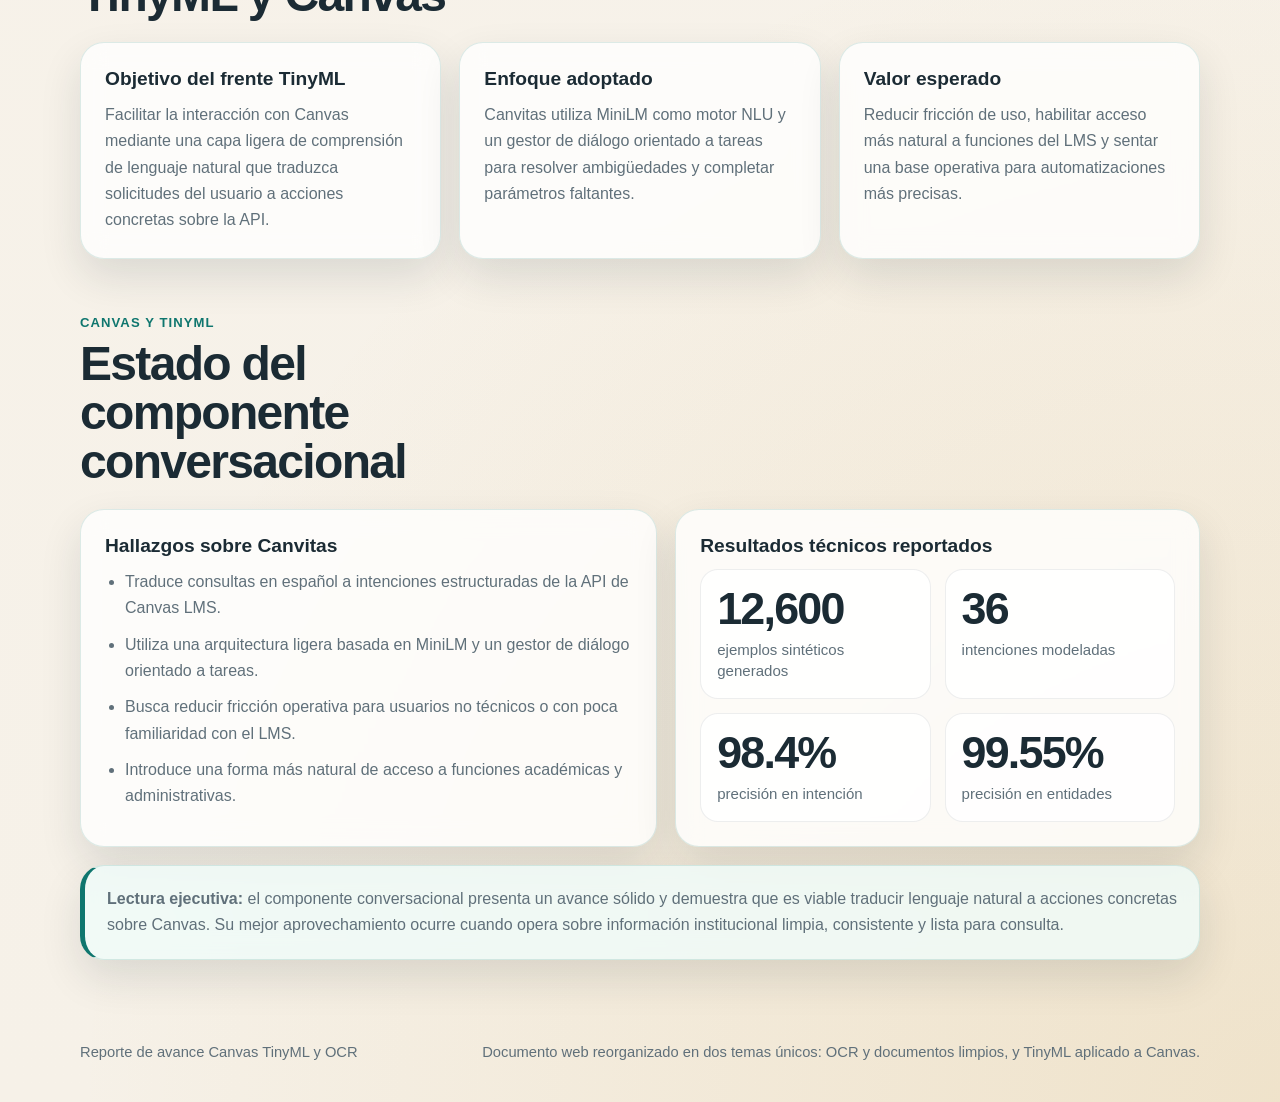
==== commit 67fb74ba: "ppush 5" ====
--- a/index.html
+++ b/index.html
@@ -1,512 +1,347 @@
 <!DOCTYPE html>
 <html lang="es">
 <head>
-  <meta charset="UTF-8" />
-  <meta name="viewport" content="width=device-width, initial-scale=1.0" />
-  <title>Canvas AI | Reporte Abril Mayo 2026</title>
-  <link rel="stylesheet" href="styles.css" />
+  <meta charset="UTF-8">
+  <meta name="viewport" content="width=device-width, initial-scale=1.0">
+  <title>Reporte de avance Canvas TinyML y OCR</title>
+  <link rel="stylesheet" href="reporte_canvas_tinyml_ocr.css">
 </head>
 <body>
-  <div class="deck-shell">
-    <header class="topbar">
-      <div class="brand">
-        <span class="brand-mark">CV</span>
-        <div>
-          <p class="eyebrow">Reporte mensual tecnico - Abril y Mayo 2026</p>
-          <h1>Canvas AI - TinyML - ToD</h1>
+  <header class="hero">
+    <div class="hero__inner">
+      <p class="eyebrow">Reporte ejecutivo</p>
+      <h1>Reporte de avance Canvas TinyML y OCR</h1>
+      <p class="hero__lead">
+        Este reporte queda organizado en dos temas únicos e independientes. El primero
+        aborda <strong>OCR y documentos limpios</strong> como base confiable para normatividad,
+        búsqueda semántica e IA. El segundo presenta el avance de <strong>TinyML aplicado a Canvas</strong>,
+        centrado en Canvitas como capa de interpretación de lenguaje natural.
+      </p>
+      <div class="hero__tags">
+        <span>OCR</span>
+        <span>Reglamentos limpios</span>
+        <span>TinyML / MiniLM</span>
+        <span>Canvas LMS</span>
+        <span>Canvitas</span>
+      </div>
+      <div class="hero__split">
+        <article class="hero__topic hero__topic--ocr">
+          <p class="hero__topic-label">Tema 1</p>
+          <h3>OCR y documentos limpios</h3>
+          <p>Diagnóstico del acervo, riesgos del mal OCR y resultados esperados tras la limpieza documental.</p>
+        </article>
+        <article class="hero__topic hero__topic--tinyml">
+          <p class="hero__topic-label">Tema 2</p>
+          <h3>TinyML y Canvas</h3>
+          <p>Avance de Canvitas, precisión del modelo y valor de una interfaz ligera para operar Canvas.</p>
+        </article>
+      </div>
+   </div>
+  </header>
+
+  <main class="report">
+    <section class="section section--theme section--ocr">
+      <div class="section__heading">
+        <p class="section__kicker">Tema 1</p>
+        <h2>OCR y documentos limpios</h2>
+      </div>
+      <div class="grid grid--summary">
+        <article class="card">
+          <h3>Objetivo del frente OCR</h3>
+          <p>
+            Asegurar que reglamentos y documentos normativos puedan ser usados por sistemas
+            de IA sin perder exactitud jurídica, operativa ni semántica durante el proceso de digitalización.
+          </p>
+        </article>
+        <article class="card">
+          <h3>Problema detectado</h3>
+          <p>
+            El análisis de calidad OCR muestra ruido suficiente como para afectar embeddings,
+            consultas normativas, recuperación documental y respuestas generadas por modelos.
+          </p>
+        </article>
+        <article class="card">
+          <h3>Meta esperada</h3>
+          <p>
+            Obtener documentos limpios, estructurados y confiables para alimentar
+            búsquedas semánticas, almacenamiento vectorial y asistentes con menor riesgo de error.
+          </p>
+        </article>
+      </div>
+    </section>
+
+    <section class="section section--ocr">
+      <div class="section__heading">
+        <p class="section__kicker">Calidad OCR</p>
+        <h2>Diagnóstico del acervo documental normativo</h2>
+      </div>
+      <p class="section__lead">
+        El análisis de OCR sobre 174 archivos permitió medir el estado del acervo documental que se utilizará para alimentar
+        un modelo LLM mediante almacenamiento vectorial. Los resultados confirman que existe variabilidad importante en la
+        calidad de reconocimiento.
+      </p>
+      <div class="grid grid--metrics">
+        <article class="card stat-card">
+          <span class="stat-card__value">14.46%</span>
+          <span class="stat-card__label">Promedio de caracteres corruptos</span>
+        </article>
+        <article class="card stat-card">
+          <span class="stat-card__value">44.3%</span>
+          <span class="stat-card__label">Promedio de palabras mal escritas</span>
+        </article>
+        <article class="card stat-card">
+          <span class="stat-card__value">0.1120</span>
+          <span class="stat-card__label">Densidad promedio de texto</span>
+        </article>
+        <article class="card stat-card">
+          <span class="stat-card__value">0.7977</span>
+          <span class="stat-card__label">Entropía promedio</span>
+        </article>
+      </div>
+      <div class="grid grid--two">
+        <article class="card">
+          <h3>Problemas frecuentes detectados</h3>
+          <ul>
+            <li>Resolución insuficiente en varios documentos escaneados.</li>
+            <li>Texto borroso, con sombra o contraste débil.</li>
+            <li>Páginas inclinadas y tablas mal interpretadas.</li>
+            <li>Sellos, marcas de agua y ruido visual sobre el texto.</li>
+            <li>Pérdida de estructura en líneas, columnas y numerales.</li>
+          </ul>
+        </article>
+        <article class="card">
+          <h3>Interpretación crítica</h3>
+          <p>
+            Aunque algunas métricas pueden parecer favorables, el propio análisis advierte que un texto muy fragmentado
+            o excesivamente simple puede inflar la legibilidad sin implicar buena calidad real. Esto vuelve indispensable
+            una lectura integral de las métricas, no una revisión aislada.
+          </p>
+        </article>
+      </div>
+      <article class="callout">
+        <strong>Lectura ejecutiva:</strong> la calidad documental sigue siendo un requisito crítico. Un OCR aceptable en apariencia
+        no necesariamente garantiza un texto utilizable para normatividad, IA o consulta institucional.
+      </article>
+    </section>
+
+    <section class="section section--ocr">
+      <div class="section__heading">
+        <p class="section__kicker">Riesgo operativo</p>
+        <h2>Impacto de un OCR deficiente sobre IA y búsqueda semántica</h2>
+      </div>
+      <div class="grid grid--two">
+        <article class="card">
+          <h3>Efectos principales</h3>
+          <ul>
+            <li>Embeddings corruptos que devuelven contexto irrelevante o incompleto.</li>
+            <li>Pérdida o deformación de fechas, cantidades, artículos, cláusulas y definiciones.</li>
+            <li>Incremento de alucinaciones por texto ambiguo o dañado.</li>
+            <li>Separación artificial de conceptos equivalentes dentro de la base vectorial.</li>
+            <li>Mayor costo computacional por ruido y peor precisión global.</li>
+          </ul>
+        </article>
+        <article class="card card--warning">
+          <h3>Conclusión de riesgo</h3>
+          <p>
+            Un sistema conversacional bien entrenado sobre Canvas no compensa por sí solo una base documental dañada.
+            Si el reglamento fue mal extraído, la respuesta final puede sonar convincente y al mismo tiempo estar equivocada.
+          </p>
+        </article>
+      </div>
+    </section>
+
+    <section class="section section--ocr">
+      <div class="section__heading">
+        <p class="section__kicker">Resultados esperados</p>
+        <h2>Qué debe ocurrir al limpiar correctamente los reglamentos</h2>
+      </div>
+      <div class="grid grid--two">
+        <article class="card">
+          <h3>Mejoras esperadas según el documento</h3>
+          <ul>
+            <li>Incremento consistente en legibilidad y OCR score.</li>
+            <li>Reducción de entropía y mayor coherencia textual.</li>
+            <li>Mejor identificación de documentos más beneficiados por la limpieza.</li>
+            <li>Base más estable para procesos de entrenamiento, indexación y consulta.</li>
+          </ul>
+        </article>
+        <article class="card">
+          <h3>Valor para la institución</h3>
+          <ul>
+            <li>Mayor precisión en respuestas normativas.</li>
+            <li>Menor ruido semántico en búsquedas.</li>
+            <li>Reducción de errores en interpretación legal u operativa.</li>
+            <li>Mejor priorización de archivos problemáticos antes de su publicación.</li>
+          </ul>
+        </article>
+      </div>
+      <div class="progress-list">
+        <div class="progress-item" data-progress="90">
+          <div class="progress-item__head">
+            <span>Legibilidad</span>
+            <span>Mejora esperada alta</span>
+          </div>
+          <div class="progress"><span></span></div>
         </div>
-      </div>
-
-      <div class="topbar-meta">
-        <span class="meta-chip">MiniLM - RAY - EVA - ONNX</span>
-        <span class="meta-chip alt" id="clockChip">00:00 / 00:00</span>
-      </div>
-
-      <div class="controls">
-        <button class="icon-btn" id="prevBtn" type="button" aria-label="Diapositiva anterior">
-          <span aria-hidden="true">&lt;</span>
-        </button>
-        <button class="icon-btn primary" id="playBtn" type="button" aria-label="Reproducir o pausar">
-          <span aria-hidden="true" id="playIcon">||</span>
-        </button>
-        <button class="icon-btn" id="nextBtn" type="button" aria-label="Diapositiva siguiente">
-          <span aria-hidden="true">&gt;</span>
-        </button>
-      </div>
-    </header>
-
-    <main class="stage">
-      <aside class="rail">
-        <div class="rail-card">
-          <p class="rail-label">Progreso</p>
-          <div class="meter">
-            <div class="meter-fill" id="progressFill"></div>
+        <div class="progress-item" data-progress="92">
+          <div class="progress-item__head">
+            <span>OCR score</span>
+            <span>Mejora esperada alta</span>
           </div>
-          <p class="rail-value"><span id="slideNow">01</span> / <span id="slideTotal">11</span></p>
+          <div class="progress"><span></span></div>
         </div>
-
-        <nav class="dots" id="dotsNav" aria-label="Navegacion de diapositivas"></nav>
-      </aside>
-
-      <section class="slides" id="slides">
-        <section class="slide active" data-title="Panorama" data-duration="70">
-          <div class="slide-copy">
-            <div class="slide-header">
-              <span class="timing-chip">Slide 01 - ~70 s</span>
-              <p class="kicker">Resumen del bimestre</p>
+        <div class="progress-item" data-progress="26">
+          <div class="progress-item__head">
+            <span>Entropía</span>
+            <span>Debe disminuir</span>
+          </div>
+          <div class="progress progress--reverse"><span></span></div>
+        </div>
+      </div>
+    </section>
+
+    <section class="section section--ocr">
+      <div class="section__heading">
+        <p class="section__kicker">Estado meta</p>
+        <h2>Características de un reglamento limpio listo para IA</h2>
+      </div>
+      <div class="grid grid--three">
+        <article class="card">
+          <h3>Integridad textual</h3>
+          <p>
+            El texto debe conservar números, nombres, artículos, incisos y fechas sin alteraciones ni caracteres extraños.
+          </p>
+        </article>
+        <article class="card">
+          <h3>Estructura semántica</h3>
+          <p>
+            Debe mantener encabezados, secciones, tablas y jerarquías para permitir segmentación y recuperación coherente.
+          </p>
+        </article>
+        <article class="card">
+          <h3>Confiabilidad de consulta</h3>
+          <p>
+            Tiene que ser suficientemente limpio para responder preguntas normativas con precisión y trazabilidad.
+          </p>
+        </article>
+      </div>
+    </section>
+
+    <section class="section section--ocr">
+      <div class="section__heading">
+        <p class="section__kicker">Siguiente ruta</p>
+        <h2>Ruta de trabajo para OCR y limpieza documental</h2>
+      </div>
+      <div class="timeline">
+        <article class="timeline__item">
+          <span class="timeline__step">1</span>
+          <h3>Diagnóstico por lotes</h3>
+          <p>Clasificar documentos por severidad y priorizar los que más afectan consultas normativas.</p>
+        </article>
+        <article class="timeline__item">
+          <span class="timeline__step">2</span>
+          <h3>Limpieza y reproceso</h3>
+          <p>Aplicar correcciones de alineación, ruido, contraste y validación especializada en tablas y numerales.</p>
+        </article>
+        <article class="timeline__item">
+          <span class="timeline__step">3</span>
+          <h3>Revalidación comparativa</h3>
+          <p>Medir antes y después para comprobar mejora real y detectar pérdida de texto útil.</p>
+        </article>
+        <article class="timeline__item">
+          <span class="timeline__step">4</span>
+          <h3>Integración a IA</h3>
+          <p>Liberar únicamente documentos aprobados a flujos de búsqueda vectorial y asistentes conversacionales.</p>
+        </article>
+      </div>
+    </section>
+
+    <section class="section-divider">
+      <div class="section-divider__line"></div>
+      <div class="section-divider__label">Cambio de tema</div>
+      <div class="section-divider__line"></div>
+    </section>
+
+    <section class="section section--theme section--tinyml">
+      <div class="section__heading">
+        <p class="section__kicker">Tema 2</p>
+        <h2>TinyML y Canvas</h2>
+      </div>
+      <div class="grid grid--summary">
+        <article class="card">
+          <h3>Objetivo del frente TinyML</h3>
+          <p>
+            Facilitar la interacción con Canvas mediante una capa ligera de comprensión
+            de lenguaje natural que traduzca solicitudes del usuario a acciones concretas sobre la API.
+          </p>
+        </article>
+        <article class="card">
+          <h3>Enfoque adoptado</h3>
+          <p>
+            Canvitas utiliza MiniLM como motor NLU y un gestor de diálogo orientado a tareas
+            para resolver ambigüedades y completar parámetros faltantes.
+          </p>
+        </article>
+        <article class="card">
+          <h3>Valor esperado</h3>
+          <p>
+            Reducir fricción de uso, habilitar acceso más natural a funciones del LMS
+            y sentar una base operativa para automatizaciones más precisas.
+          </p>
+        </article>
+      </div>
+    </section>
+
+    <section class="section section--tinyml">
+      <div class="section__heading">
+        <p class="section__kicker">Canvas y TinyML</p>
+        <h2>Estado del componente conversacional</h2>
+      </div>
+      <div class="grid grid--two">
+        <article class="card card--accent">
+          <h3>Hallazgos sobre Canvitas</h3>
+          <ul>
+            <li>Traduce consultas en español a intenciones estructuradas de la API de Canvas LMS.</li>
+            <li>Utiliza una arquitectura ligera basada en MiniLM y un gestor de diálogo orientado a tareas.</li>
+            <li>Busca reducir fricción operativa para usuarios no técnicos o con poca familiaridad con el LMS.</li>
+            <li>Introduce una forma más natural de acceso a funciones académicas y administrativas.</li>
+          </ul>
+        </article>
+        <article class="card">
+          <h3>Resultados técnicos reportados</h3>
+          <div class="metrics">
+            <div class="metric">
+              <span class="metric__value">12,600</span>
+              <span class="metric__label">ejemplos sintéticos generados</span>
             </div>
-            <h2>Dos meses de trabajo para robustecer EVA y abrir la ruta hacia TinyML.</h2>
-            <p class="lead">
-              Entre abril y mayo se avanzo en entrenamiento de NLU, limpieza de datos,
-              investigacion de TinyML y ToD, mejoras de infraestructura y preparacion
-              tecnica para Canvas.
-            </p>
-
-            <div class="stats trio">
-              <div class="stat">
-                <span class="stat-value" data-count="98">0</span>
-                <span class="stat-label">precision en intenciones</span>
-              </div>
-              <div class="stat">
-                <span class="stat-value" data-count="99">0</span>
-                <span class="stat-label">rec. de entidades (99.5%)</span>
-              </div>
-              <div class="stat">
-                <span class="stat-value" data-count="3">0</span>
-                <span class="stat-label">frentes: modelo, plataforma, investigacion</span>
-              </div>
+            <div class="metric">
+              <span class="metric__value">36</span>
+              <span class="metric__label">intenciones modeladas</span>
+            </div>
+            <div class="metric">
+              <span class="metric__value">98.4%</span>
+              <span class="metric__label">precisión en intención</span>
+            </div>
+            <div class="metric">
+              <span class="metric__value">99.55%</span>
+              <span class="metric__label">precisión en entidades</span>
             </div>
           </div>
-
-          <div class="slide-visual">
-            <div class="hero-panel">
-              <p class="panel-label">Ejes del reporte</p>
-              <div class="stack-grid">
-                <div class="mini-card accent-a">
-                  <strong>NLU</strong>
-                  <span>MiniLM, dataset, scripts de validacion</span>
-                </div>
-                <div class="mini-card accent-b">
-                  <strong>EVA</strong>
-                  <span>lexico, desambiguacion, respuestas</span>
-                </div>
-                <div class="mini-card accent-c">
-                  <strong>Infra</strong>
-                  <span>SSL, despliegue, incidencias Canvas</span>
-                </div>
-                <div class="mini-card accent-d">
-                  <strong>I+D</strong>
-                  <span>TinyML, ToD, ONNX Runtime, INT8</span>
-                </div>
-              </div>
-            </div>
-          </div>
-        </section>
-
-        <section class="slide" data-title="Que se trabajo" data-duration="80">
-          <div class="slide-copy">
-            <div class="slide-header">
-              <span class="timing-chip">Slide 02 - ~80 s</span>
-              <p class="kicker">Cobertura del esfuerzo</p>
-            </div>
-            <h2>El trabajo del periodo se repartio entre ejecucion tecnica, soporte e investigacion aplicada.</h2>
-            <p class="lead">
-              No fue solo entrenamiento de modelos: tambien hubo reorganizacion de
-              repositorios, seguimiento a incidencias de Canvas, documentacion y
-              preparacion de modulos futuros para alumnos y plataforma.
-            </p>
-
-            <div class="bullet-grid">
-              <div class="info-card">
-                <strong>Planeacion</strong>
-                <p>modulos futuros de Canvas y alumnos, investigacion de corpus y datasets naturales</p>
-              </div>
-              <div class="info-card">
-                <strong>Operacion</strong>
-                <p>incidencias API Canvas, errores 503, pruebas de infraestructura y despliegue seguro</p>
-              </div>
-              <div class="info-card">
-                <strong>Documentacion</strong>
-                <p>reorganizacion tecnica, presentaciones y material formal del sistema</p>
-              </div>
-            </div>
-          </div>
-
-          <div class="slide-visual">
-            <div class="timeline">
-              <div class="timeline-step">
-                <span>01</span>
-                <div>
-                  <strong>Abril</strong>
-                  <p>dataset, entrenamiento, scripts y mejoras EVA</p>
-                </div>
-              </div>
-              <div class="timeline-step">
-                <span>02</span>
-                <div>
-                  <strong>Mayo</strong>
-                  <p>infraestructura segura, investigacion TinyML y cierre tecnico</p>
-                </div>
-              </div>
-              <div class="timeline-step">
-                <span>03</span>
-                <div>
-                  <strong>Siguiente fase</strong>
-                  <p>llevar el aprendizaje a despliegue liviano y dialogo orientado a tareas</p>
-                </div>
-              </div>
-            </div>
-          </div>
-        </section>
-
-        <section class="slide" data-title="Pipeline NLU" data-duration="95">
-          <div class="slide-copy">
-            <div class="slide-header">
-              <span class="timing-chip">Slide 03 - ~95 s</span>
-              <p class="kicker">Base del entrenamiento</p>
-            </div>
-            <h2>El frente NLU comenzo por ordenar el dato antes de escalar el modelo.</h2>
-            <p class="lead">
-              Se construyo, limpio y valido el dataset para MiniLM. Luego se preparo
-              el entrenamiento distribuido con clustering en RAY y se desarrollaron
-              scripts de prueba para intenciones y comportamiento del modelo.
-            </p>
-
-            <div class="flow-list">
-              <div class="flow-chip">Construccion del dataset</div>
-              <div class="flow-chip">Limpieza y validacion</div>
-              <div class="flow-chip">Entrenamiento distribuido con RAY</div>
-              <div class="flow-chip">Scripts de evaluacion</div>
-            </div>
-          </div>
-
-          <div class="slide-visual">
-            <div class="architecture-card">
-              <p class="panel-label">Flujo de entrenamiento</p>
-              <div class="pipeline">
-                <div class="pipe-box">Fuentes y corpus</div>
-                <div class="pipe-arrow">→</div>
-                <div class="pipe-box">Dataset curado</div>
-                <div class="pipe-arrow">→</div>
-                <div class="pipe-box">MiniLM + RAY</div>
-                <div class="pipe-arrow">→</div>
-                <div class="pipe-box">Validacion de intentos</div>
-              </div>
-            </div>
-          </div>
-        </section>
-
-        <section class="slide" data-title="Resultados" data-duration="90">
-          <div class="slide-copy">
-            <div class="slide-header">
-              <span class="timing-chip">Slide 04 - ~90 s</span>
-              <p class="kicker">Metricas observadas</p>
-            </div>
-            <h2>El entrenamiento entrego un salto medible en clasificacion de intenciones y entidades.</h2>
-            <p class="lead">
-              Los resultados reportados superaron 98% en clasificacion de intenciones
-              y 99.5% en reconocimiento de entidades, con base en pruebas controladas
-              construidas para el modelo entrenado.
-            </p>
-
-            <div class="result-grid">
-              <div class="result-card">
-                <span>Intent classification</span>
-                <strong>98%+</strong>
-                <p>consistencia en rutas conversacionales conocidas</p>
-              </div>
-              <div class="result-card">
-                <span>Entity recognition</span>
-                <strong>99.5%</strong>
-                <p>extraccion de entidades con baja perdida semantica</p>
-              </div>
-            </div>
-          </div>
-
-          <div class="slide-visual">
-            <div class="chart-card">
-              <p class="panel-label">Resultado relativo</p>
-              <div class="bar-row">
-                <span>Intenciones</span>
-                <div class="bar-track"><div class="bar-fill fill-a" style="width: 98%;"></div></div>
-                <strong>98%</strong>
-              </div>
-              <div class="bar-row">
-                <span>Entidades</span>
-                <div class="bar-track"><div class="bar-fill fill-b" style="width: 99.5%;"></div></div>
-                <strong>99.5%</strong>
-              </div>
-              <p class="chart-note">Las metricas deben mantenerse acompañadas por muestras reales y validacion continua.</p>
-            </div>
-          </div>
-        </section>
-
-        <section class="slide" data-title="EVA mejorado" data-duration="95">
-          <div class="slide-copy">
-            <div class="slide-header">
-              <span class="timing-chip">Slide 05 - ~95 s</span>
-              <p class="kicker">Impacto funcional</p>
-            </div>
-            <h2>La mejora del modelo se tradujo en un EVA mas fino para entender y responder.</h2>
-            <p class="lead">
-              Se optimizo el sistema EVA mediante ajustes en NLU, reingenieria del
-              lexico e incorporacion de un modulo desambiguador para escenarios con
-              multiples intenciones posibles.
-            </p>
-
-            <div class="two-col-points">
-              <div class="point-card">
-                <strong>Lexico y NLU</strong>
-                <p>mejor correspondencia entre lenguaje del usuario y rutas del asistente</p>
-              </div>
-              <div class="point-card">
-                <strong>Desambiguador</strong>
-                <p>manejo mas robusto cuando una consulta puede activar varias intenciones</p>
-              </div>
-            </div>
-          </div>
-
-          <div class="slide-visual">
-            <div class="architecture-card">
-              <p class="panel-label">Antes vs ahora</p>
-              <div class="compare-grid">
-                <div class="compare-card muted">
-                  <span>Antes</span>
-                  <p>mas dependencia de frases conocidas y menos control ante ambiguedad</p>
-                </div>
-                <div class="compare-card">
-                  <span>Ahora</span>
-                  <p>mejor interpretacion, respuesta mas estable y base mas lista para ToD</p>
-                </div>
-              </div>
-            </div>
-          </div>
-        </section>
-
-        <section class="slide" data-title="TinyML y ToD" data-duration="105">
-          <div class="slide-copy">
-            <div class="slide-header">
-              <span class="timing-chip">Slide 06 - ~105 s</span>
-              <p class="kicker">Investigacion estrategica</p>
-            </div>
-            <h2>El frente de investigacion apunto a llevar el modelo a ejecuciones mas ligeras y mas orientadas a tareas.</h2>
-            <p class="lead">
-              Se reviso documentacion y literatura sobre TinyML, NLP y Task-Oriented
-              Dialogue para definir una ruta de evolucion: menos peso en despliegue,
-              mas control en conversaciones con objetivos concretos.
-            </p>
-
-            <div class="quote-card">
-              <strong>Lectura central</strong>
-              <p>
-                TinyML abre la puerta a inferencia mas cercana al dispositivo; ToD
-                ordena la conversacion hacia tareas, slots y estados observables.
-              </p>
-            </div>
-          </div>
-
-          <div class="slide-visual">
-            <div class="matrix-card">
-              <div class="matrix-head">
-                <span>Linea</span>
-                <span>Pregunta tecnica</span>
-              </div>
-              <div class="matrix-row">
-                <span>TinyML</span>
-                <p>como reducir memoria, costo y latencia sin perder intencion</p>
-              </div>
-              <div class="matrix-row">
-                <span>ToD</span>
-                <p>como modelar flujos de ayuda, consulta y seguimiento por tarea</p>
-              </div>
-              <div class="matrix-row">
-                <span>Corpus</span>
-                <p>como alimentar al sistema con datasets mas naturales y menos rigidos</p>
-              </div>
-            </div>
-          </div>
-        </section>
-
-        <section class="slide" data-title="Ruta de despliegue" data-duration="100">
-          <div class="slide-copy">
-            <div class="slide-header">
-              <span class="timing-chip">Slide 07 - ~100 s</span>
-              <p class="kicker">Exploracion de produccion futura</p>
-            </div>
-            <h2>La evaluacion futura se concentra en C++, ONNX Runtime e INT8 para un despliegue mas liviano.</h2>
-            <p class="lead">
-              Se documento una posible ruta de inferencia optimizada, donde el modelo
-              pase de su etapa de experimentacion a un formato portable y cuantizado,
-              pensando en eficiencia y escalabilidad.
-            </p>
-
-            <div class="flow-list compact">
-              <div class="flow-chip">Modelo entrenado</div>
-              <div class="flow-chip">Exportacion ONNX</div>
-              <div class="flow-chip">Cuantizacion INT8</div>
-              <div class="flow-chip">Runtime en C++</div>
-            </div>
-          </div>
-
-          <div class="slide-visual">
-            <div class="architecture-card">
-              <p class="panel-label">Meta tecnica</p>
-              <div class="target-stack">
-                <div class="target-card">Menor huella</div>
-                <div class="target-card">Menor latencia</div>
-                <div class="target-card">Mayor portabilidad</div>
-              </div>
-            </div>
-          </div>
-        </section>
-
-        <section class="slide" data-title="Infraestructura" data-duration="90">
-          <div class="slide-copy">
-            <div class="slide-header">
-              <span class="timing-chip">Slide 08 - ~90 s</span>
-              <p class="kicker">Confiabilidad y despliegue</p>
-            </div>
-            <h2>Tambien hubo trabajo silencioso pero clave: seguridad, despliegue y seguimiento de incidencias.</h2>
-            <p class="lead">
-              Se implementaron certificados SSL, se realizaron pruebas de infraestructura
-              para despliegue seguro y se dio seguimiento a errores de servicio 503 y
-              problemas asociados con la API de Canvas.
-            </p>
-
-            <div class="bullet-grid">
-              <div class="info-card">
-                <strong>Seguridad</strong>
-                <p>habilitacion SSL y pruebas para un entorno mas confiable</p>
-              </div>
-              <div class="info-card">
-                <strong>Estabilidad</strong>
-                <p>diagnostico y seguimiento de fallas de disponibilidad</p>
-              </div>
-            </div>
-          </div>
-
-          <div class="slide-visual">
-            <div class="status-panel">
-              <div class="status-pill good">SSL listo</div>
-              <div class="status-pill warn">503 en seguimiento</div>
-              <div class="status-pill neutral">infra validada</div>
-            </div>
-          </div>
-        </section>
-
-        <section class="slide" data-title="Conocimiento" data-duration="85">
-          <div class="slide-copy">
-            <div class="slide-header">
-              <span class="timing-chip">Slide 09 - ~85 s</span>
-              <p class="kicker">Activos tecnicos</p>
-            </div>
-            <h2>Se fortalecio la base documental para que el conocimiento no quede atrapado en una sola persona.</h2>
-            <p class="lead">
-              Durante el periodo se reviso y reorganizo documentacion tecnica, se
-              actualizaron repositorios y se concluyo una presentacion enfocada en OCR,
-              NLP y generacion de respuestas del sistema.
-            </p>
-
-            <div class="result-grid">
-              <div class="result-card">
-                <span>Documentacion</span>
-                <strong>ordenada</strong>
-                <p>mejor trazabilidad para siguientes iteraciones</p>
-              </div>
-              <div class="result-card">
-                <span>Presentacion tecnica</span>
-                <strong>cerrada</strong>
-                <p>OCR, NLP y respuesta del sistema en un solo relato</p>
-              </div>
-            </div>
-          </div>
-
-          <div class="slide-visual">
-            <div class="paper-stack">
-              <div class="paper"></div>
-              <div class="paper middle"></div>
-              <div class="paper top">
-                <strong>Base formal</strong>
-                <p>documentos, repositorios y material de exposicion alineados</p>
-              </div>
-            </div>
-          </div>
-        </section>
-
-        <section class="slide" data-title="Estado real" data-duration="95">
-          <div class="slide-copy">
-            <div class="slide-header">
-              <span class="timing-chip">Slide 10 - ~95 s</span>
-              <p class="kicker">Lectura honesta del avance</p>
-            </div>
-            <h2>No todo esta en el mismo nivel de madurez, y esa distincion importa al contar el trabajo.</h2>
-            <p class="lead">
-              Conviene separar lo ya integrado en el sistema, lo validado por pruebas
-              controladas y lo que hoy esta en fase de investigacion o evaluacion para
-              la siguiente etapa de producto.
-            </p>
-
-            <div class="maturity-grid">
-              <div class="maturity-card live">
-                <strong>Implementado</strong>
-                <p>dataset, entrenamiento, EVA, scripts, SSL, soporte operativo</p>
-              </div>
-              <div class="maturity-card validated">
-                <strong>Validado</strong>
-                <p>metricas del modelo y comportamiento en pruebas controladas</p>
-              </div>
-              <div class="maturity-card research">
-                <strong>En evaluacion</strong>
-                <p>TinyML, ToD, ONNX Runtime, cuantizacion, nuevos corpus</p>
-              </div>
-            </div>
-          </div>
-
-          <div class="slide-visual">
-            <div class="hero-panel narrow">
-              <p class="panel-label">Mensaje para direccion</p>
-              <p class="summary-copy">
-                Ya hay resultado tecnico medible. La siguiente conversacion no es si
-                hubo avance, sino como capitalizarlo en una arquitectura mas ligera,
-                mas precisa y mas orientada a tareas.
-              </p>
-            </div>
-          </div>
-        </section>
-
-        <section class="slide" data-title="Siguiente fase" data-duration="80">
-          <div class="slide-copy">
-            <div class="slide-header">
-              <span class="timing-chip">Slide 11 - ~80 s</span>
-              <p class="kicker">Cierre y continuidad</p>
-            </div>
-            <h2>La base ya esta: ahora toca convertir investigacion en hoja de ruta ejecutable.</h2>
-            <p class="lead">
-              Esta presentacion queda lista para integrar la documentacion formal y
-              convertirse en la version narrativa del proyecto Canvas para direccion,
-              seguimiento tecnico o demo interna.
-            </p>
-
-            <div class="flow-list">
-              <div class="flow-chip">Integrar documento formal</div>
-              <div class="flow-chip">Pulir corpus y casos reales</div>
-              <div class="flow-chip">Probar exportacion ONNX</div>
-              <div class="flow-chip">Definir piloto TinyML + ToD</div>
-            </div>
-          </div>
-
-          <div class="slide-visual">
-            <div class="closing-panel">
-              <span>Canvas AI</span>
-              <strong>De mejora incremental a arquitectura lista para escalar.</strong>
-              <p>Reporte Abril Mayo 2026</p>
-            </div>
-          </div>
-        </section>
-      </section>
-    </main>
-  </div>
-
-  <script src="app.js"></script>
+        </article>
+      </div>
+      <article class="callout">
+        <strong>Lectura ejecutiva:</strong> el componente conversacional presenta un avance sólido y demuestra que es viable
+        traducir lenguaje natural a acciones concretas sobre Canvas. Su mejor aprovechamiento ocurre cuando opera sobre
+        información institucional limpia, consistente y lista para consulta.
+      </article>
+    </section>
+  </main>
+
+  <footer class="footer">
+    <p>Reporte de avance Canvas TinyML y OCR</p>
+    <p>Documento web reorganizado en dos temas únicos: OCR y documentos limpios, y TinyML aplicado a Canvas.</p>
+  </footer>
+
+  <script src="reporte_canvas_tinyml_ocr.js"></script>
 </body>
 </html>
--- a/reporte_canvas_tinyml_ocr.css
+++ b/reporte_canvas_tinyml_ocr.css
@@ -0,0 +1,436 @@
+:root {
+  --bg: #f6f1e8;
+  --surface: rgba(255, 255, 255, 0.78);
+  --surface-strong: #ffffff;
+  --ink: #1b2b34;
+  --muted: #60707a;
+  --line: rgba(27, 43, 52, 0.12);
+  --teal: #0f766e;
+  --gold: #c58b18;
+  --rust: #b65a23;
+  --danger: #9f3d2c;
+  --shadow: 0 18px 42px rgba(27, 43, 52, 0.12);
+  --radius: 24px;
+}
+
+* {
+  box-sizing: border-box;
+}
+
+html {
+  scroll-behavior: smooth;
+}
+
+body {
+  margin: 0;
+  font-family: "Segoe UI", "Trebuchet MS", sans-serif;
+  color: var(--ink);
+  background:
+    radial-gradient(circle at top left, rgba(15, 118, 110, 0.16), transparent 24%),
+    radial-gradient(circle at bottom right, rgba(197, 139, 24, 0.14), transparent 20%),
+    linear-gradient(180deg, #f9f5ee 0%, var(--bg) 100%);
+}
+
+h1, h2, h3, p, ul {
+  margin: 0;
+}
+
+.hero {
+  padding: 72px 24px 44px;
+}
+
+.hero__inner,
+.report,
+.footer {
+  width: min(1120px, calc(100% - 32px));
+  margin: 0 auto;
+}
+
+.hero__inner {
+  background: rgba(255, 255, 255, 0.7);
+  border: 1px solid rgba(15, 118, 110, 0.14);
+  border-radius: 32px;
+  box-shadow: var(--shadow);
+  padding: 48px;
+  backdrop-filter: blur(14px);
+}
+
+.eyebrow,
+.section__kicker {
+  text-transform: uppercase;
+  letter-spacing: 0.08em;
+  font-weight: 800;
+  color: var(--teal);
+  font-size: 0.82rem;
+}
+
+h1 {
+  margin-top: 12px;
+  font-size: clamp(2.4rem, 6vw, 4.8rem);
+  line-height: 0.95;
+  letter-spacing: -0.04em;
+  max-width: 11ch;
+}
+
+.hero__lead,
+.section__lead,
+.card p,
+.callout,
+.timeline__item p,
+li {
+  font-size: 1rem;
+  line-height: 1.65;
+  color: var(--muted);
+}
+
+.hero__lead {
+  margin-top: 18px;
+  max-width: 70ch;
+}
+
+.hero__tags {
+  display: flex;
+  flex-wrap: wrap;
+  gap: 10px;
+  margin-top: 24px;
+}
+
+.hero__split {
+  display: grid;
+  grid-template-columns: 1fr 1fr;
+  gap: 16px;
+  margin-top: 26px;
+}
+
+.hero__topic {
+  padding: 20px 22px;
+  border-radius: 24px;
+  border: 1px solid var(--line);
+  background: rgba(255, 255, 255, 0.74);
+}
+
+.hero__topic-label {
+  font-size: 0.8rem;
+  text-transform: uppercase;
+  letter-spacing: 0.08em;
+  font-weight: 800;
+  margin-bottom: 8px;
+}
+
+.hero__topic h3 {
+  margin-bottom: 8px;
+}
+
+.hero__topic--ocr {
+  border-color: rgba(181, 90, 35, 0.18);
+  background: rgba(255, 248, 243, 0.84);
+}
+
+.hero__topic--ocr .hero__topic-label {
+  color: var(--rust);
+}
+
+.hero__topic--tinyml {
+  border-color: rgba(15, 118, 110, 0.18);
+  background: rgba(244, 255, 253, 0.84);
+}
+
+.hero__topic--tinyml .hero__topic-label {
+  color: var(--teal);
+}
+
+.hero__tags span {
+  padding: 10px 15px;
+  border-radius: 999px;
+  background: rgba(15, 118, 110, 0.08);
+  border: 1px solid rgba(15, 118, 110, 0.14);
+  color: var(--teal);
+  font-size: 0.92rem;
+  font-weight: 700;
+}
+
+.report {
+  padding-bottom: 56px;
+}
+
+.section {
+  padding: 28px 0;
+}
+
+.section--theme {
+  padding-top: 18px;
+}
+
+.section--ocr .section__kicker {
+  color: var(--rust);
+}
+
+.section--tinyml .section__kicker {
+  color: var(--teal);
+}
+
+.section--ocr .card,
+.section--ocr .timeline__item,
+.section--ocr .progress-item,
+.section--ocr .callout {
+  border-color: rgba(181, 90, 35, 0.14);
+}
+
+.section--tinyml .card,
+.section--tinyml .timeline__item,
+.section--tinyml .callout {
+  border-color: rgba(15, 118, 110, 0.14);
+}
+
+.section__heading {
+  display: grid;
+  gap: 10px;
+  margin-bottom: 22px;
+}
+
+h2 {
+  font-size: clamp(1.8rem, 4vw, 3rem);
+  line-height: 1.02;
+  letter-spacing: -0.035em;
+  max-width: 16ch;
+}
+
+h3 {
+  font-size: 1.2rem;
+  line-height: 1.2;
+  margin-bottom: 12px;
+}
+
+.grid {
+  display: grid;
+  gap: 18px;
+}
+
+.grid--summary {
+  grid-template-columns: repeat(3, 1fr);
+}
+
+.grid--two {
+  grid-template-columns: 1.1fr 1fr;
+}
+
+.grid--three {
+  grid-template-columns: repeat(3, 1fr);
+}
+
+.grid--metrics {
+  grid-template-columns: repeat(4, 1fr);
+  margin-top: 22px;
+  margin-bottom: 18px;
+}
+
+.card,
+.callout,
+.timeline__item {
+  background: var(--surface);
+  border: 1px solid var(--line);
+  border-radius: var(--radius);
+  box-shadow: var(--shadow);
+  backdrop-filter: blur(12px);
+}
+
+.card,
+.timeline__item {
+  padding: 24px;
+}
+
+.card ul {
+  padding-left: 20px;
+  display: grid;
+  gap: 10px;
+}
+
+.card--accent {
+  border-color: rgba(15, 118, 110, 0.2);
+}
+
+.card--warning {
+  border-color: rgba(159, 61, 44, 0.2);
+  background: rgba(255, 246, 242, 0.82);
+}
+
+.metrics {
+  display: grid;
+  grid-template-columns: repeat(2, 1fr);
+  gap: 14px;
+}
+
+.metric {
+  padding: 16px;
+  border-radius: 18px;
+  background: rgba(255, 255, 255, 0.82);
+  border: 1px solid rgba(27, 43, 52, 0.08);
+}
+
+.metric__value,
+.stat-card__value {
+  display: block;
+  font-size: clamp(1.8rem, 3.5vw, 3rem);
+  line-height: 1;
+  letter-spacing: -0.04em;
+  font-weight: 800;
+  color: var(--ink);
+  margin-bottom: 8px;
+}
+
+.metric__label,
+.stat-card__label {
+  font-size: 0.94rem;
+  line-height: 1.45;
+  color: var(--muted);
+}
+
+.stat-card {
+  display: grid;
+  align-content: start;
+  min-height: 170px;
+}
+
+.callout {
+  margin-top: 18px;
+  padding: 20px 22px;
+  border-left: 5px solid var(--gold);
+}
+
+.section--ocr .callout {
+  border-left-color: var(--rust);
+  background: rgba(255, 245, 239, 0.82);
+}
+
+.section--tinyml .callout {
+  border-left-color: var(--teal);
+  background: rgba(240, 252, 249, 0.82);
+}
+
+.progress-list {
+  display: grid;
+  gap: 16px;
+  margin-top: 20px;
+}
+
+.progress-item {
+  padding: 18px 20px;
+  border-radius: 22px;
+  background: rgba(255, 255, 255, 0.72);
+  border: 1px solid var(--line);
+}
+
+.progress-item__head {
+  display: flex;
+  justify-content: space-between;
+  gap: 16px;
+  margin-bottom: 10px;
+  font-weight: 700;
+}
+
+.progress {
+  height: 12px;
+  border-radius: 999px;
+  background: rgba(27, 43, 52, 0.08);
+  overflow: hidden;
+}
+
+.progress span {
+  display: block;
+  height: 100%;
+  width: 0;
+  border-radius: 999px;
+  background: linear-gradient(90deg, var(--teal), var(--gold));
+  transition: width 900ms ease;
+}
+
+.progress--reverse span {
+  background: linear-gradient(90deg, var(--rust), var(--gold));
+}
+
+.timeline {
+  display: grid;
+  grid-template-columns: repeat(4, 1fr);
+  gap: 16px;
+}
+
+.timeline__item {
+  position: relative;
+}
+
+.timeline__step {
+  display: inline-flex;
+  width: 36px;
+  height: 36px;
+  align-items: center;
+  justify-content: center;
+  border-radius: 50%;
+  background: linear-gradient(135deg, var(--teal), var(--gold));
+  color: #fff;
+  font-weight: 800;
+  margin-bottom: 14px;
+}
+
+.section-divider {
+  display: grid;
+  grid-template-columns: 1fr auto 1fr;
+  align-items: center;
+  gap: 16px;
+  padding: 24px 0 8px;
+}
+
+.section-divider__line {
+  height: 1px;
+  background: linear-gradient(90deg, transparent, rgba(27, 43, 52, 0.18), transparent);
+}
+
+.section-divider__label {
+  padding: 10px 16px;
+  border-radius: 999px;
+  background: rgba(15, 118, 110, 0.08);
+  color: var(--teal);
+  font-size: 0.9rem;
+  font-weight: 700;
+}
+
+.footer {
+  padding: 0 0 42px;
+  display: flex;
+  justify-content: space-between;
+  gap: 20px;
+  flex-wrap: wrap;
+  color: var(--muted);
+  font-size: 0.92rem;
+}
+
+@media (max-width: 960px) {
+  .hero {
+    padding-top: 36px;
+  }
+
+  .hero__inner {
+    padding: 30px 22px;
+  }
+
+  .grid--summary,
+  .grid--two,
+  .grid--three,
+  .grid--metrics,
+  .timeline,
+  .metrics,
+  .hero__split {
+    grid-template-columns: 1fr;
+  }
+
+  .hero__inner,
+  .report,
+  .footer {
+    width: min(1120px, calc(100% - 24px));
+  }
+
+  .progress-item__head,
+  .footer {
+    flex-direction: column;
+    align-items: flex-start;
+  }
+}
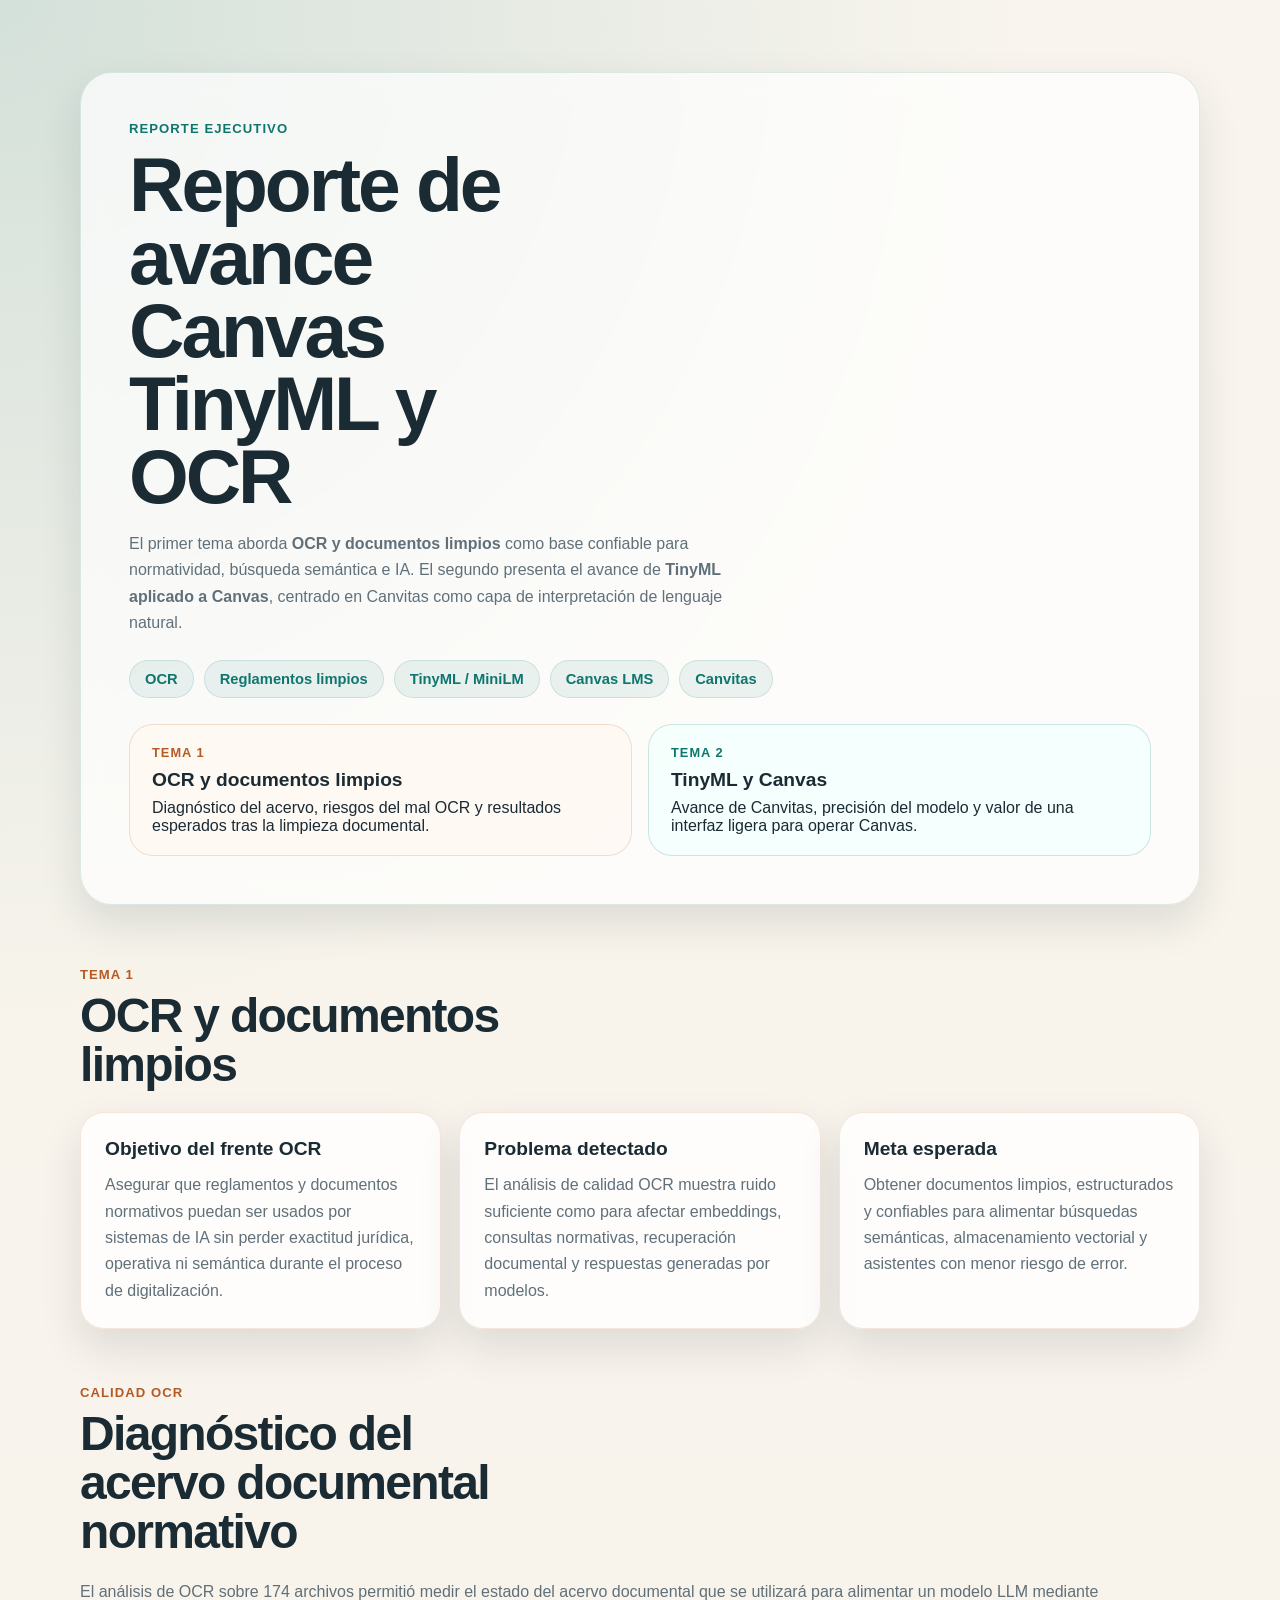
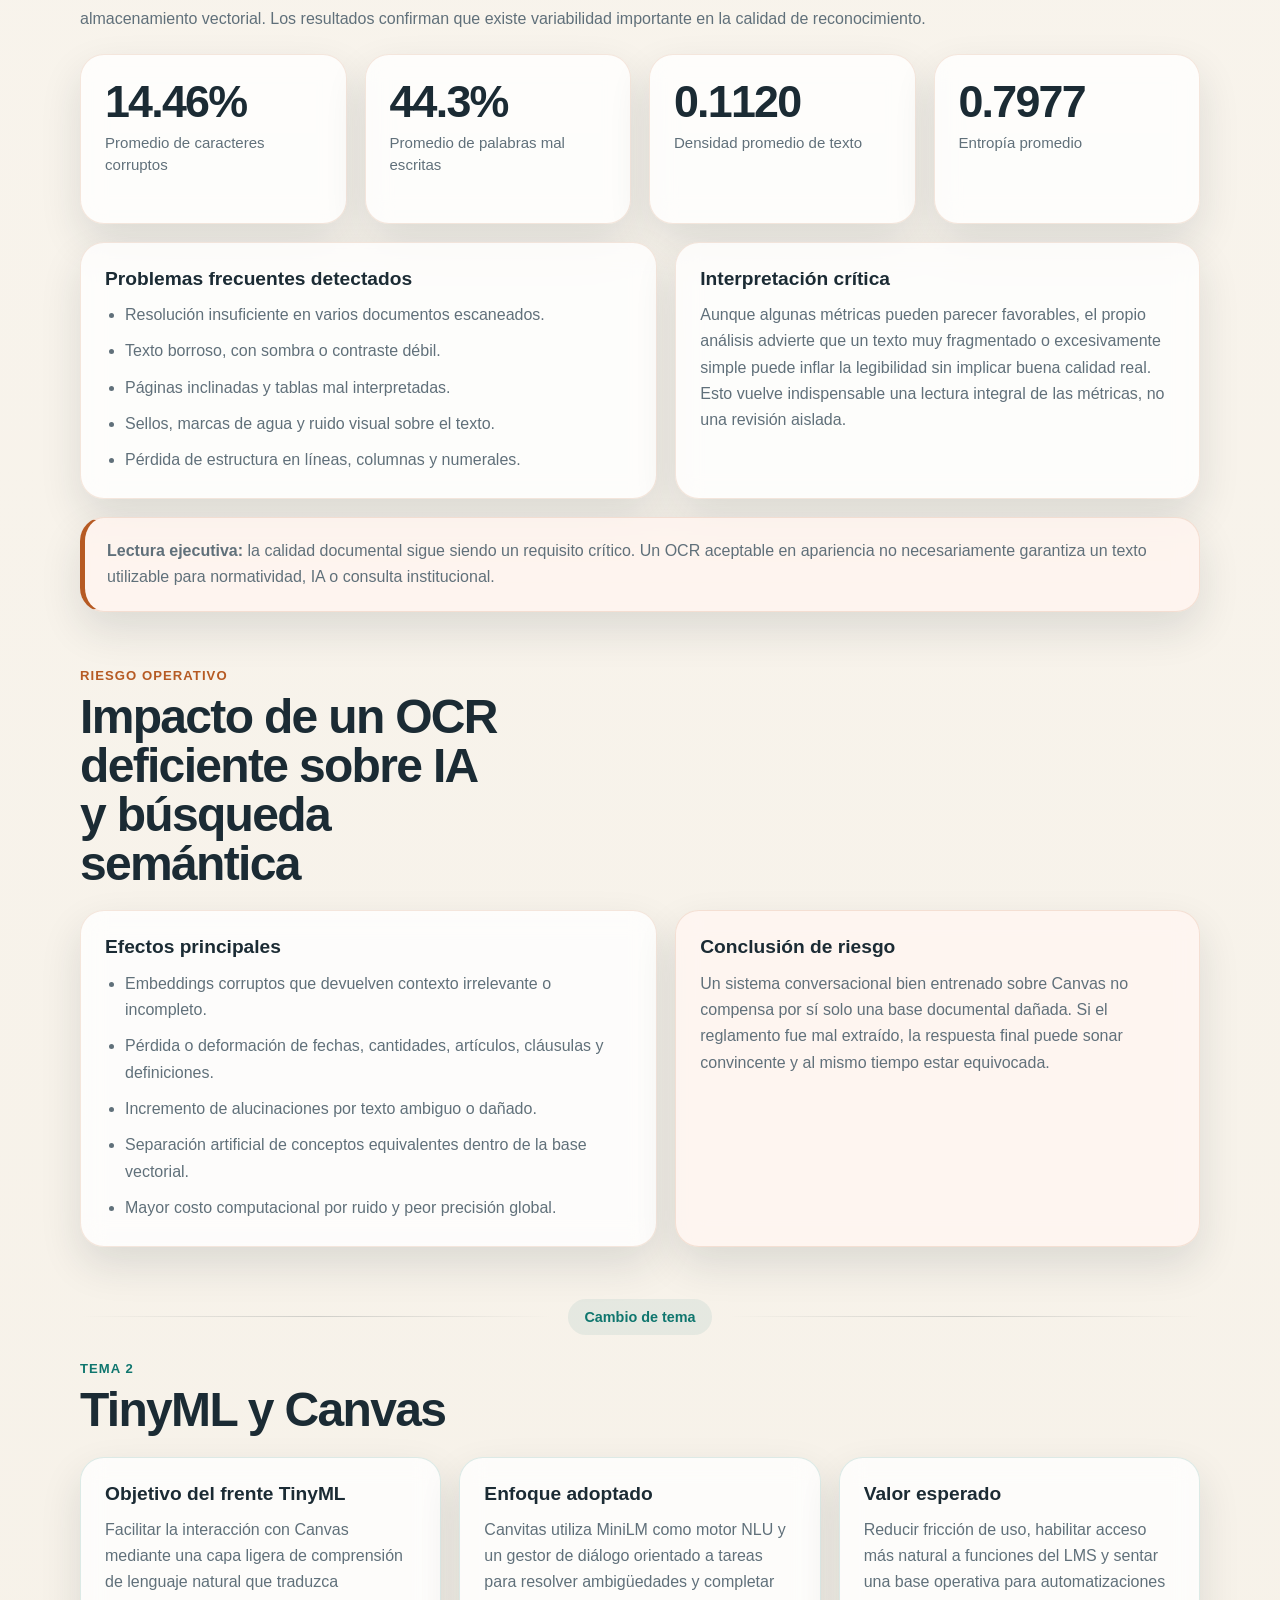
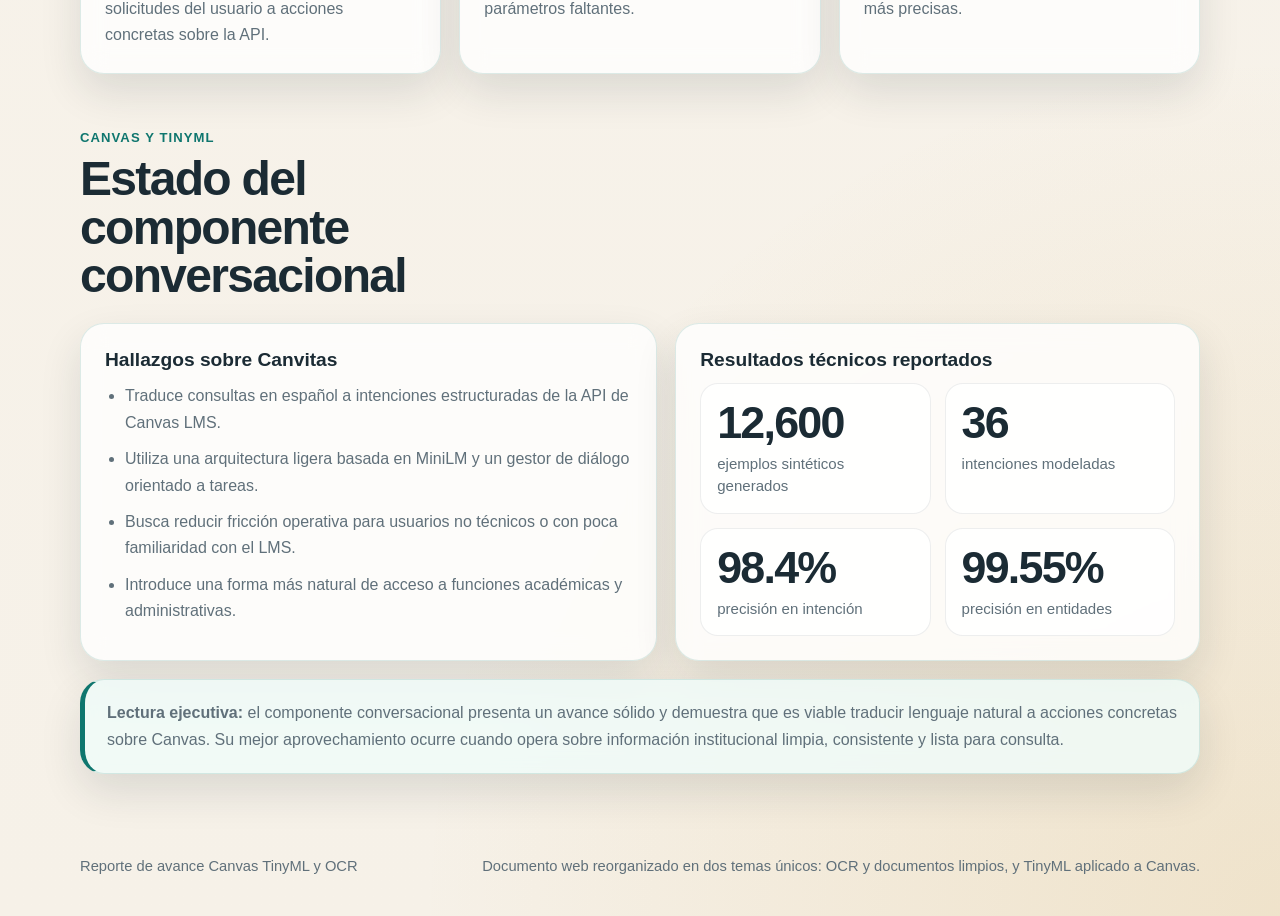
==== commit a8d969dd: "ppush 6" ====
--- a/index.html
+++ b/index.html
@@ -12,7 +12,7 @@
       <p class="eyebrow">Reporte ejecutivo</p>
       <h1>Reporte de avance Canvas TinyML y OCR</h1>
       <p class="hero__lead">
-        Este reporte queda organizado en dos temas únicos e independientes. El primero
+        El primer tema
         aborda <strong>OCR y documentos limpios</strong> como base confiable para normatividad,
         búsqueda semántica e IA. El segundo presenta el avance de <strong>TinyML aplicado a Canvas</strong>,
         centrado en Canvitas como capa de interpretación de lenguaje natural.
@@ -150,111 +150,7 @@
       </div>
     </section>
 
-    <section class="section section--ocr">
-      <div class="section__heading">
-        <p class="section__kicker">Resultados esperados</p>
-        <h2>Qué debe ocurrir al limpiar correctamente los reglamentos</h2>
-      </div>
-      <div class="grid grid--two">
-        <article class="card">
-          <h3>Mejoras esperadas según el documento</h3>
-          <ul>
-            <li>Incremento consistente en legibilidad y OCR score.</li>
-            <li>Reducción de entropía y mayor coherencia textual.</li>
-            <li>Mejor identificación de documentos más beneficiados por la limpieza.</li>
-            <li>Base más estable para procesos de entrenamiento, indexación y consulta.</li>
-          </ul>
-        </article>
-        <article class="card">
-          <h3>Valor para la institución</h3>
-          <ul>
-            <li>Mayor precisión en respuestas normativas.</li>
-            <li>Menor ruido semántico en búsquedas.</li>
-            <li>Reducción de errores en interpretación legal u operativa.</li>
-            <li>Mejor priorización de archivos problemáticos antes de su publicación.</li>
-          </ul>
-        </article>
-      </div>
-      <div class="progress-list">
-        <div class="progress-item" data-progress="90">
-          <div class="progress-item__head">
-            <span>Legibilidad</span>
-            <span>Mejora esperada alta</span>
-          </div>
-          <div class="progress"><span></span></div>
-        </div>
-        <div class="progress-item" data-progress="92">
-          <div class="progress-item__head">
-            <span>OCR score</span>
-            <span>Mejora esperada alta</span>
-          </div>
-          <div class="progress"><span></span></div>
-        </div>
-        <div class="progress-item" data-progress="26">
-          <div class="progress-item__head">
-            <span>Entropía</span>
-            <span>Debe disminuir</span>
-          </div>
-          <div class="progress progress--reverse"><span></span></div>
-        </div>
-      </div>
-    </section>
-
-    <section class="section section--ocr">
-      <div class="section__heading">
-        <p class="section__kicker">Estado meta</p>
-        <h2>Características de un reglamento limpio listo para IA</h2>
-      </div>
-      <div class="grid grid--three">
-        <article class="card">
-          <h3>Integridad textual</h3>
-          <p>
-            El texto debe conservar números, nombres, artículos, incisos y fechas sin alteraciones ni caracteres extraños.
-          </p>
-        </article>
-        <article class="card">
-          <h3>Estructura semántica</h3>
-          <p>
-            Debe mantener encabezados, secciones, tablas y jerarquías para permitir segmentación y recuperación coherente.
-          </p>
-        </article>
-        <article class="card">
-          <h3>Confiabilidad de consulta</h3>
-          <p>
-            Tiene que ser suficientemente limpio para responder preguntas normativas con precisión y trazabilidad.
-          </p>
-        </article>
-      </div>
-    </section>
-
-    <section class="section section--ocr">
-      <div class="section__heading">
-        <p class="section__kicker">Siguiente ruta</p>
-        <h2>Ruta de trabajo para OCR y limpieza documental</h2>
-      </div>
-      <div class="timeline">
-        <article class="timeline__item">
-          <span class="timeline__step">1</span>
-          <h3>Diagnóstico por lotes</h3>
-          <p>Clasificar documentos por severidad y priorizar los que más afectan consultas normativas.</p>
-        </article>
-        <article class="timeline__item">
-          <span class="timeline__step">2</span>
-          <h3>Limpieza y reproceso</h3>
-          <p>Aplicar correcciones de alineación, ruido, contraste y validación especializada en tablas y numerales.</p>
-        </article>
-        <article class="timeline__item">
-          <span class="timeline__step">3</span>
-          <h3>Revalidación comparativa</h3>
-          <p>Medir antes y después para comprobar mejora real y detectar pérdida de texto útil.</p>
-        </article>
-        <article class="timeline__item">
-          <span class="timeline__step">4</span>
-          <h3>Integración a IA</h3>
-          <p>Liberar únicamente documentos aprobados a flujos de búsqueda vectorial y asistentes conversacionales.</p>
-        </article>
-      </div>
-    </section>
+   
 
     <section class="section-divider">
       <div class="section-divider__line"></div>
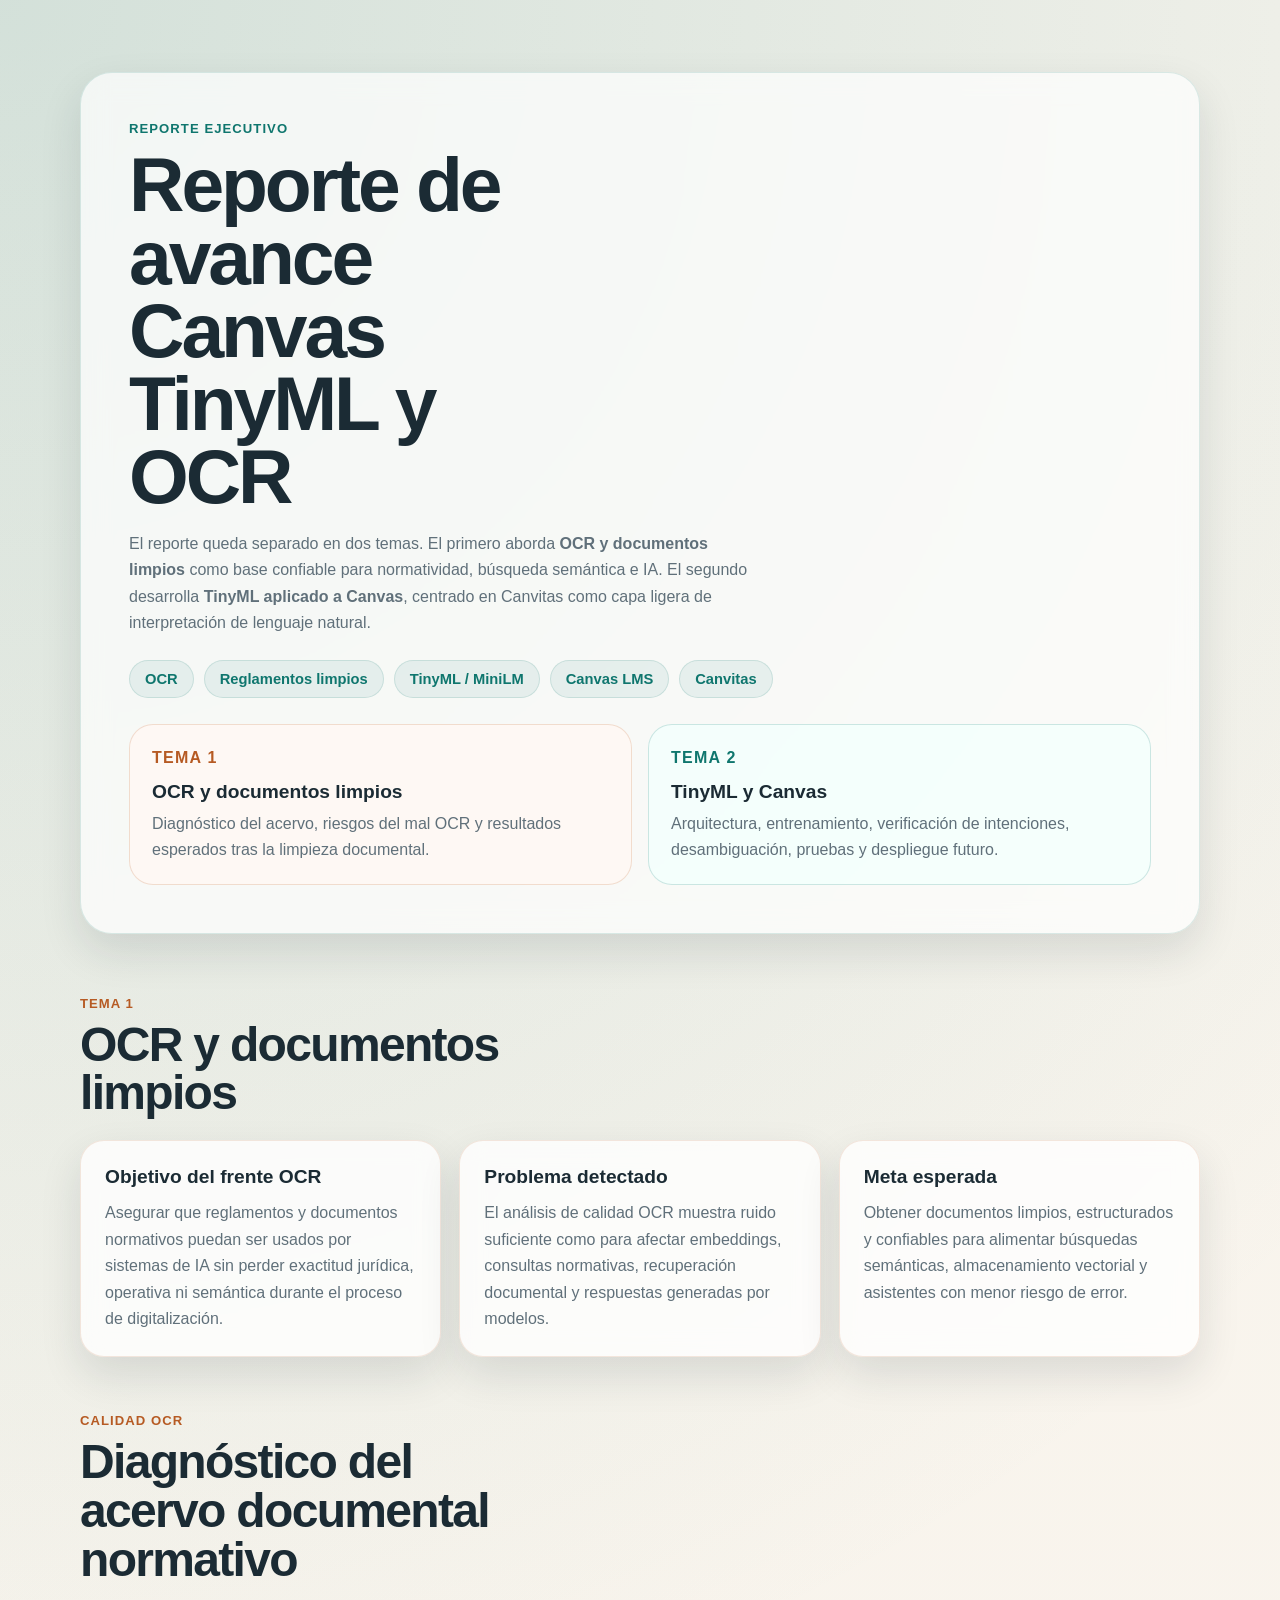
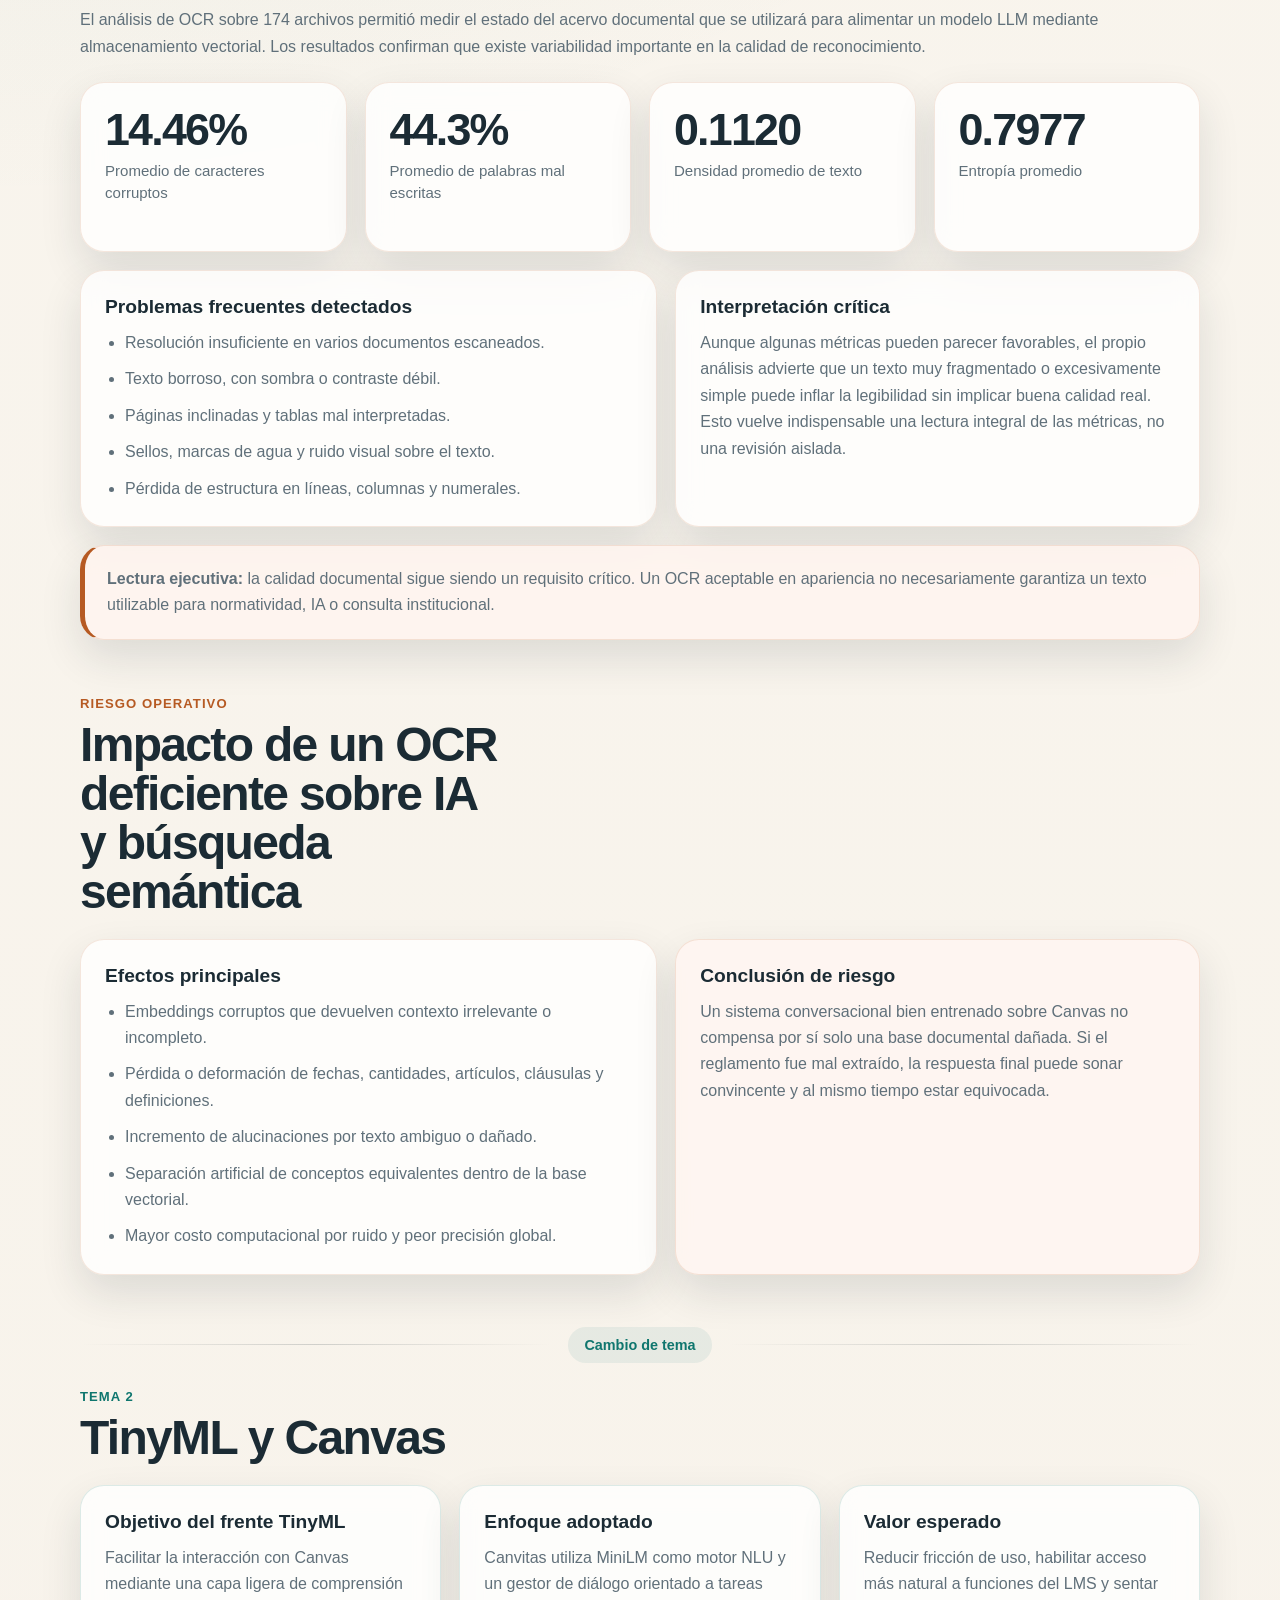
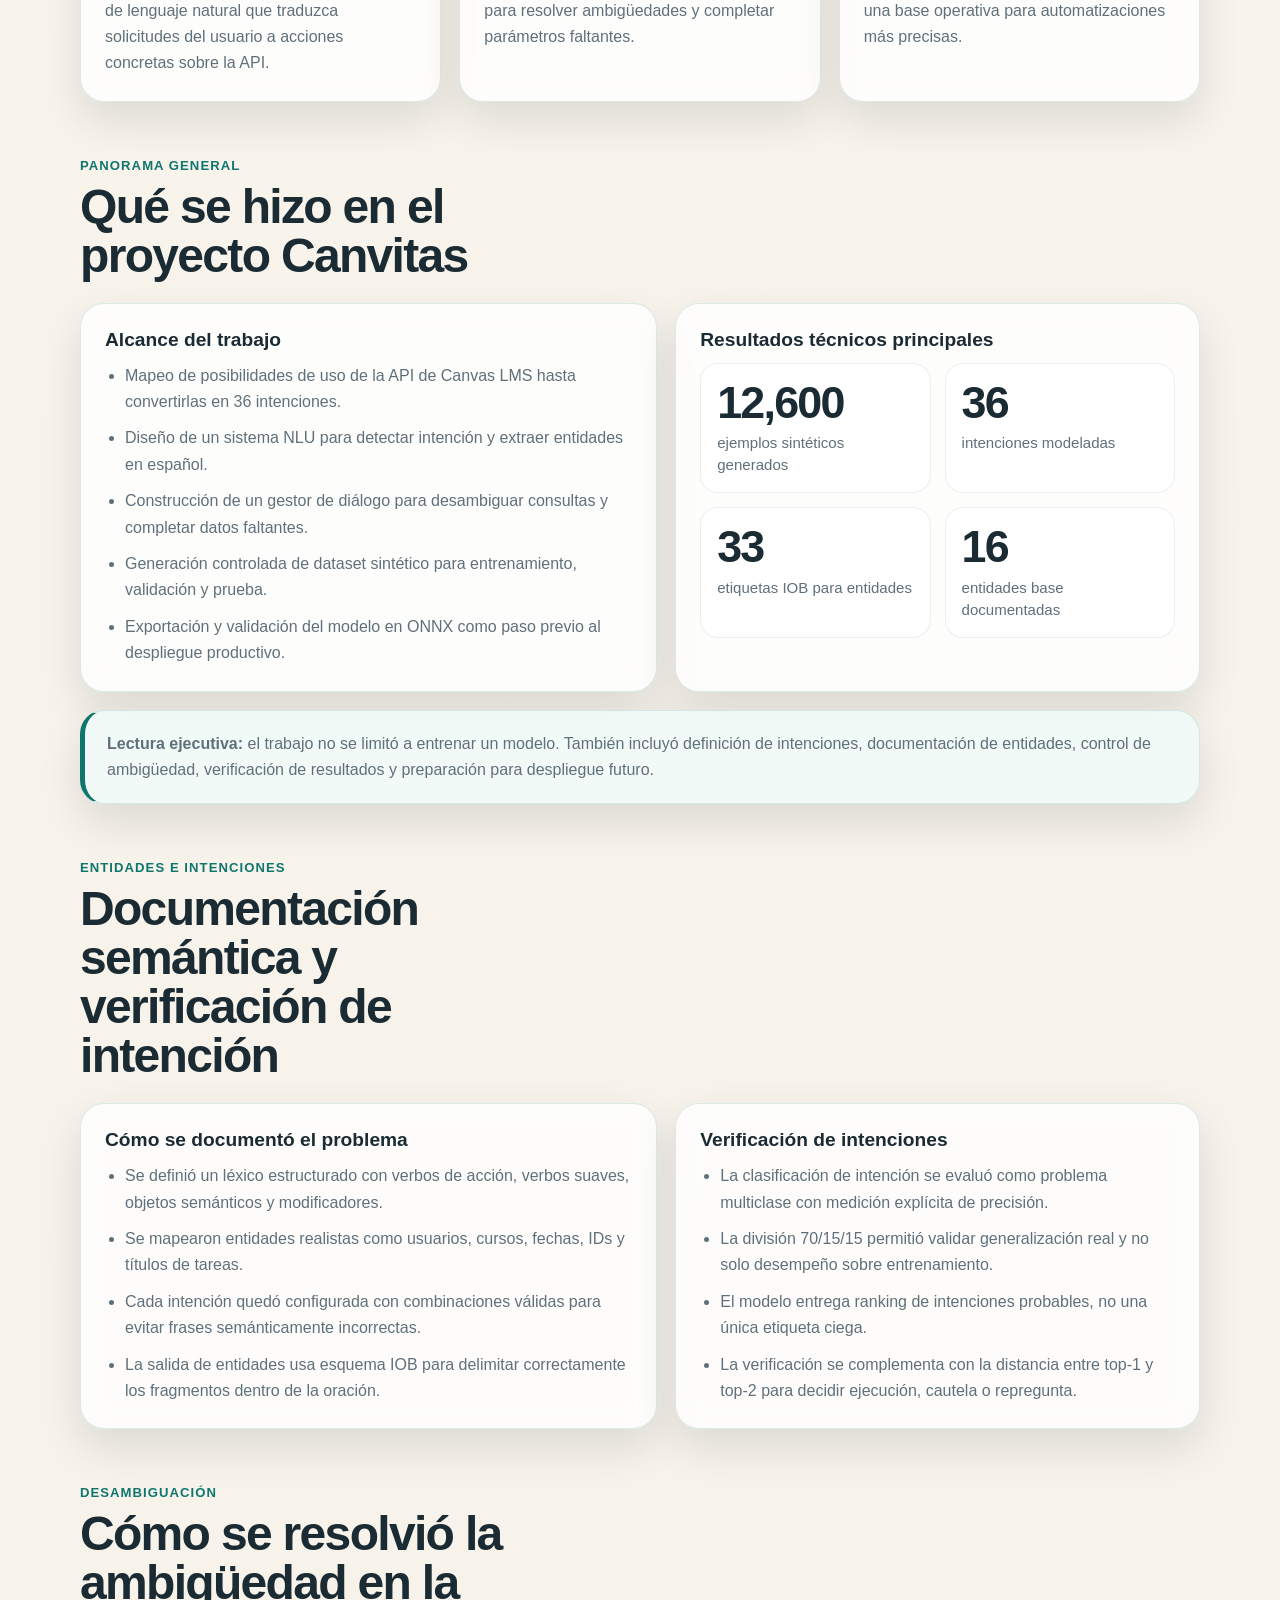
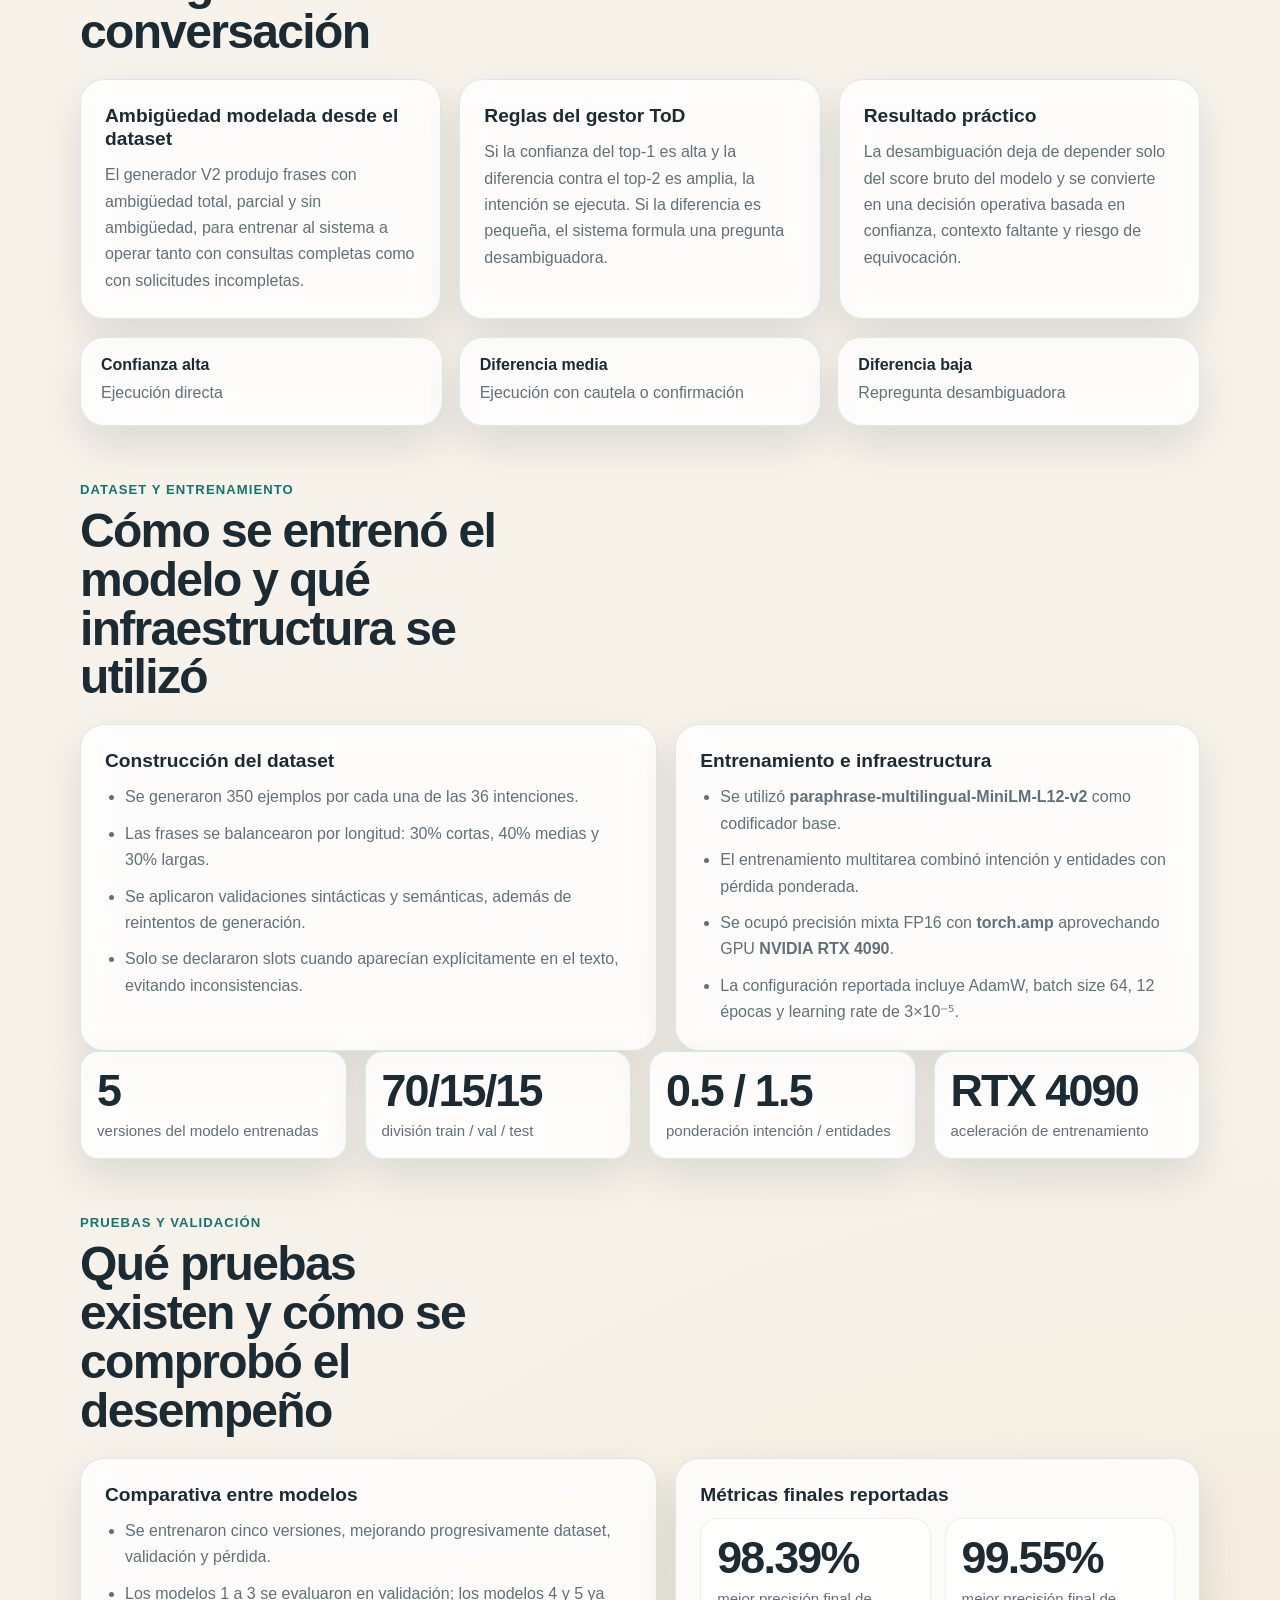
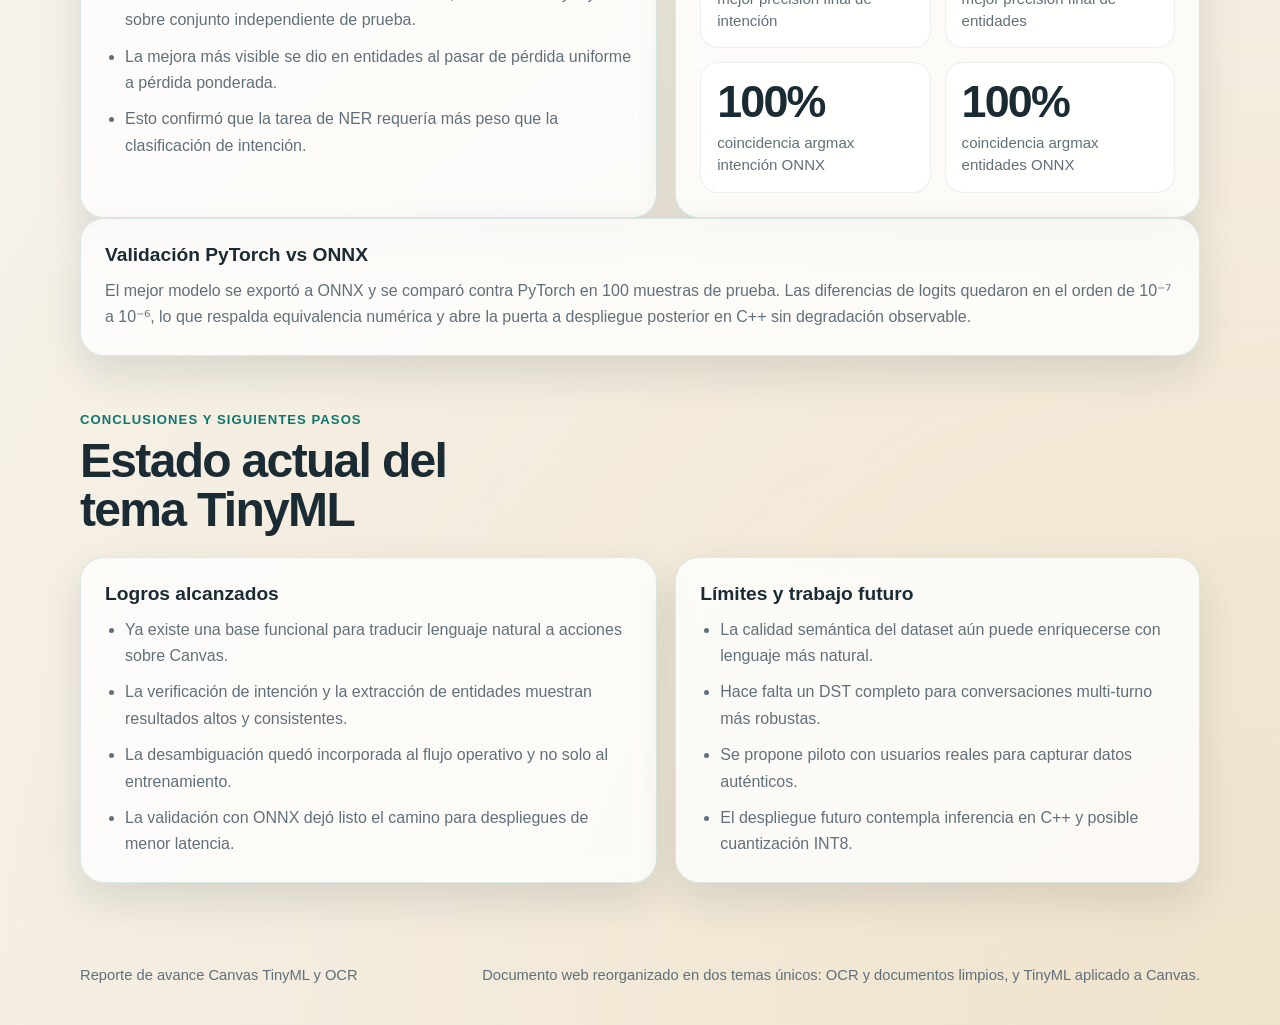
==== commit c682632d: "ppush 7" ====
--- a/index.html
+++ b/index.html
@@ -4,7 +4,7 @@
   <meta charset="UTF-8">
   <meta name="viewport" content="width=device-width, initial-scale=1.0">
   <title>Reporte de avance Canvas TinyML y OCR</title>
-  <link rel="stylesheet" href="reporte_canvas_tinyml_ocr.css">
+  <link rel="stylesheet" href="index.css">
 </head>
 <body>
   <header class="hero">
@@ -12,10 +12,10 @@
       <p class="eyebrow">Reporte ejecutivo</p>
       <h1>Reporte de avance Canvas TinyML y OCR</h1>
       <p class="hero__lead">
-        El primer tema
-        aborda <strong>OCR y documentos limpios</strong> como base confiable para normatividad,
-        búsqueda semántica e IA. El segundo presenta el avance de <strong>TinyML aplicado a Canvas</strong>,
-        centrado en Canvitas como capa de interpretación de lenguaje natural.
+        El reporte queda separado en dos temas. El primero aborda <strong>OCR y documentos limpios</strong>
+        como base confiable para normatividad, búsqueda semántica e IA. El segundo desarrolla
+        <strong>TinyML aplicado a Canvas</strong>, centrado en Canvitas como capa ligera de interpretación
+        de lenguaje natural.
       </p>
       <div class="hero__tags">
         <span>OCR</span>
@@ -33,10 +33,10 @@
         <article class="hero__topic hero__topic--tinyml">
           <p class="hero__topic-label">Tema 2</p>
           <h3>TinyML y Canvas</h3>
-          <p>Avance de Canvitas, precisión del modelo y valor de una interfaz ligera para operar Canvas.</p>
-        </article>
-      </div>
-   </div>
+          <p>Arquitectura, entrenamiento, verificación de intenciones, desambiguación, pruebas y despliegue futuro.</p>
+        </article>
+      </div>
+    </div>
   </header>
 
   <main class="report">
@@ -76,9 +76,9 @@
         <h2>Diagnóstico del acervo documental normativo</h2>
       </div>
       <p class="section__lead">
-        El análisis de OCR sobre 174 archivos permitió medir el estado del acervo documental que se utilizará para alimentar
-        un modelo LLM mediante almacenamiento vectorial. Los resultados confirman que existe variabilidad importante en la
-        calidad de reconocimiento.
+        El análisis de OCR sobre 174 archivos permitió medir el estado del acervo documental que se utilizará
+        para alimentar un modelo LLM mediante almacenamiento vectorial. Los resultados confirman que existe
+        variabilidad importante en la calidad de reconocimiento.
       </p>
       <div class="grid grid--metrics">
         <article class="card stat-card">
@@ -119,8 +119,9 @@
         </article>
       </div>
       <article class="callout">
-        <strong>Lectura ejecutiva:</strong> la calidad documental sigue siendo un requisito crítico. Un OCR aceptable en apariencia
-        no necesariamente garantiza un texto utilizable para normatividad, IA o consulta institucional.
+        <strong>Lectura ejecutiva:</strong> la calidad documental sigue siendo un requisito crítico.
+        Un OCR aceptable en apariencia no necesariamente garantiza un texto utilizable para normatividad,
+        IA o consulta institucional.
       </article>
     </section>
 
@@ -150,8 +151,6 @@
       </div>
     </section>
 
-   
-
     <section class="section-divider">
       <div class="section-divider__line"></div>
       <div class="section-divider__label">Cambio de tema</div>
@@ -167,44 +166,45 @@
         <article class="card">
           <h3>Objetivo del frente TinyML</h3>
           <p>
-            Facilitar la interacción con Canvas mediante una capa ligera de comprensión
-            de lenguaje natural que traduzca solicitudes del usuario a acciones concretas sobre la API.
+            Facilitar la interacción con Canvas mediante una capa ligera de comprensión de lenguaje natural
+            que traduzca solicitudes del usuario a acciones concretas sobre la API.
           </p>
         </article>
         <article class="card">
           <h3>Enfoque adoptado</h3>
           <p>
-            Canvitas utiliza MiniLM como motor NLU y un gestor de diálogo orientado a tareas
-            para resolver ambigüedades y completar parámetros faltantes.
+            Canvitas utiliza MiniLM como motor NLU y un gestor de diálogo orientado a tareas para resolver
+            ambigüedades y completar parámetros faltantes.
           </p>
         </article>
         <article class="card">
           <h3>Valor esperado</h3>
           <p>
-            Reducir fricción de uso, habilitar acceso más natural a funciones del LMS
-            y sentar una base operativa para automatizaciones más precisas.
-          </p>
-        </article>
-      </div>
-    </section>
-
-    <section class="section section--tinyml">
-      <div class="section__heading">
-        <p class="section__kicker">Canvas y TinyML</p>
-        <h2>Estado del componente conversacional</h2>
+            Reducir fricción de uso, habilitar acceso más natural a funciones del LMS y sentar una base operativa
+            para automatizaciones más precisas.
+          </p>
+        </article>
+      </div>
+    </section>
+
+    <section class="section section--tinyml">
+      <div class="section__heading">
+        <p class="section__kicker">Panorama general</p>
+        <h2>Qué se hizo en el proyecto Canvitas</h2>
       </div>
       <div class="grid grid--two">
         <article class="card card--accent">
-          <h3>Hallazgos sobre Canvitas</h3>
-          <ul>
-            <li>Traduce consultas en español a intenciones estructuradas de la API de Canvas LMS.</li>
-            <li>Utiliza una arquitectura ligera basada en MiniLM y un gestor de diálogo orientado a tareas.</li>
-            <li>Busca reducir fricción operativa para usuarios no técnicos o con poca familiaridad con el LMS.</li>
-            <li>Introduce una forma más natural de acceso a funciones académicas y administrativas.</li>
-          </ul>
-        </article>
-        <article class="card">
-          <h3>Resultados técnicos reportados</h3>
+          <h3>Alcance del trabajo</h3>
+          <ul>
+            <li>Mapeo de posibilidades de uso de la API de Canvas LMS hasta convertirlas en 36 intenciones.</li>
+            <li>Diseño de un sistema NLU para detectar intención y extraer entidades en español.</li>
+            <li>Construcción de un gestor de diálogo para desambiguar consultas y completar datos faltantes.</li>
+            <li>Generación controlada de dataset sintético para entrenamiento, validación y prueba.</li>
+            <li>Exportación y validación del modelo en ONNX como paso previo al despliegue productivo.</li>
+          </ul>
+        </article>
+        <article class="card">
+          <h3>Resultados técnicos principales</h3>
           <div class="metrics">
             <div class="metric">
               <span class="metric__value">12,600</span>
@@ -215,21 +215,211 @@
               <span class="metric__label">intenciones modeladas</span>
             </div>
             <div class="metric">
-              <span class="metric__value">98.4%</span>
-              <span class="metric__label">precisión en intención</span>
+              <span class="metric__value">33</span>
+              <span class="metric__label">etiquetas IOB para entidades</span>
+            </div>
+            <div class="metric">
+              <span class="metric__value">16</span>
+              <span class="metric__label">entidades base documentadas</span>
+            </div>
+          </div>
+        </article>
+      </div>
+      <article class="callout">
+        <strong>Lectura ejecutiva:</strong> el trabajo no se limitó a entrenar un modelo.
+        También incluyó definición de intenciones, documentación de entidades, control de ambigüedad,
+        verificación de resultados y preparación para despliegue futuro.
+      </article>
+    </section>
+
+    <section class="section section--tinyml">
+      <div class="section__heading">
+        <p class="section__kicker">Entidades e intenciones</p>
+        <h2>Documentación semántica y verificación de intención</h2>
+      </div>
+      <div class="grid grid--two">
+        <article class="card">
+          <h3>Cómo se documentó el problema</h3>
+          <ul>
+            <li>Se definió un léxico estructurado con verbos de acción, verbos suaves, objetos semánticos y modificadores.</li>
+            <li>Se mapearon entidades realistas como usuarios, cursos, fechas, IDs y títulos de tareas.</li>
+            <li>Cada intención quedó configurada con combinaciones válidas para evitar frases semánticamente incorrectas.</li>
+            <li>La salida de entidades usa esquema IOB para delimitar correctamente los fragmentos dentro de la oración.</li>
+          </ul>
+        </article>
+        <article class="card">
+          <h3>Verificación de intenciones</h3>
+          <ul>
+            <li>La clasificación de intención se evaluó como problema multiclase con medición explícita de precisión.</li>
+            <li>La división 70/15/15 permitió validar generalización real y no solo desempeño sobre entrenamiento.</li>
+            <li>El modelo entrega ranking de intenciones probables, no una única etiqueta ciega.</li>
+            <li>La verificación se complementa con la distancia entre top-1 y top-2 para decidir ejecución, cautela o repregunta.</li>
+          </ul>
+        </article>
+      </div>
+    </section>
+
+    <section class="section section--tinyml">
+      <div class="section__heading">
+        <p class="section__kicker">Desambiguación</p>
+        <h2>Cómo se resolvió la ambigüedad en la conversación</h2>
+      </div>
+      <div class="grid grid--three">
+        <article class="card">
+          <h3>Ambigüedad modelada desde el dataset</h3>
+          <p>
+            El generador V2 produjo frases con ambigüedad total, parcial y sin ambigüedad, para entrenar al sistema
+            a operar tanto con consultas completas como con solicitudes incompletas.
+          </p>
+        </article>
+        <article class="card">
+          <h3>Reglas del gestor ToD</h3>
+          <p>
+            Si la confianza del top-1 es alta y la diferencia contra el top-2 es amplia, la intención se ejecuta.
+            Si la diferencia es pequeña, el sistema formula una pregunta desambiguadora.
+          </p>
+        </article>
+        <article class="card">
+          <h3>Resultado práctico</h3>
+          <p>
+            La desambiguación deja de depender solo del score bruto del modelo y se convierte en una decisión operativa
+            basada en confianza, contexto faltante y riesgo de equivocación.
+          </p>
+        </article>
+      </div>
+      <div class="comparison-strip">
+        <div class="comparison-strip__item">
+          <strong>Confianza alta</strong>
+          <span>Ejecución directa</span>
+        </div>
+        <div class="comparison-strip__item">
+          <strong>Diferencia media</strong>
+          <span>Ejecución con cautela o confirmación</span>
+        </div>
+        <div class="comparison-strip__item">
+          <strong>Diferencia baja</strong>
+          <span>Repregunta desambiguadora</span>
+        </div>
+      </div>
+    </section>
+
+    <section class="section section--tinyml">
+      <div class="section__heading">
+        <p class="section__kicker">Dataset y entrenamiento</p>
+        <h2>Cómo se entrenó el modelo y qué infraestructura se utilizó</h2>
+      </div>
+      <div class="grid grid--two">
+        <article class="card">
+          <h3>Construcción del dataset</h3>
+          <ul>
+            <li>Se generaron 350 ejemplos por cada una de las 36 intenciones.</li>
+            <li>Las frases se balancearon por longitud: 30% cortas, 40% medias y 30% largas.</li>
+            <li>Se aplicaron validaciones sintácticas y semánticas, además de reintentos de generación.</li>
+            <li>Solo se declararon slots cuando aparecían explícitamente en el texto, evitando inconsistencias.</li>
+          </ul>
+        </article>
+        <article class="card">
+          <h3>Entrenamiento e infraestructura</h3>
+          <ul>
+            <li>Se utilizó <strong>paraphrase-multilingual-MiniLM-L12-v2</strong> como codificador base.</li>
+            <li>El entrenamiento multitarea combinó intención y entidades con pérdida ponderada.</li>
+            <li>Se ocupó precisión mixta FP16 con <strong>torch.amp</strong> aprovechando GPU <strong>NVIDIA RTX 4090</strong>.</li>
+            <li>La configuración reportada incluye AdamW, batch size 64, 12 épocas y learning rate de 3×10⁻⁵.</li>
+          </ul>
+        </article>
+      </div>
+      <div class="grid grid--four">
+        <article class="card mini-stat">
+          <span class="mini-stat__value">5</span>
+          <span class="mini-stat__label">versiones del modelo entrenadas</span>
+        </article>
+        <article class="card mini-stat">
+          <span class="mini-stat__value">70/15/15</span>
+          <span class="mini-stat__label">división train / val / test</span>
+        </article>
+        <article class="card mini-stat">
+          <span class="mini-stat__value">0.5 / 1.5</span>
+          <span class="mini-stat__label">ponderación intención / entidades</span>
+        </article>
+        <article class="card mini-stat">
+          <span class="mini-stat__value">RTX 4090</span>
+          <span class="mini-stat__label">aceleración de entrenamiento</span>
+        </article>
+      </div>
+    </section>
+
+    <section class="section section--tinyml">
+      <div class="section__heading">
+        <p class="section__kicker">Pruebas y validación</p>
+        <h2>Qué pruebas existen y cómo se comprobó el desempeño</h2>
+      </div>
+      <div class="grid grid--two">
+        <article class="card">
+          <h3>Comparativa entre modelos</h3>
+          <ul>
+            <li>Se entrenaron cinco versiones, mejorando progresivamente dataset, validación y pérdida.</li>
+            <li>Los modelos 1 a 3 se evaluaron en validación; los modelos 4 y 5 ya sobre conjunto independiente de prueba.</li>
+            <li>La mejora más visible se dio en entidades al pasar de pérdida uniforme a pérdida ponderada.</li>
+            <li>Esto confirmó que la tarea de NER requería más peso que la clasificación de intención.</li>
+          </ul>
+        </article>
+        <article class="card">
+          <h3>Métricas finales reportadas</h3>
+          <div class="metrics">
+            <div class="metric">
+              <span class="metric__value">98.39%</span>
+              <span class="metric__label">mejor precisión final de intención</span>
             </div>
             <div class="metric">
               <span class="metric__value">99.55%</span>
-              <span class="metric__label">precisión en entidades</span>
+              <span class="metric__label">mejor precisión final de entidades</span>
+            </div>
+            <div class="metric">
+              <span class="metric__value">100%</span>
+              <span class="metric__label">coincidencia argmax intención ONNX</span>
+            </div>
+            <div class="metric">
+              <span class="metric__value">100%</span>
+              <span class="metric__label">coincidencia argmax entidades ONNX</span>
             </div>
           </div>
         </article>
       </div>
-      <article class="callout">
-        <strong>Lectura ejecutiva:</strong> el componente conversacional presenta un avance sólido y demuestra que es viable
-        traducir lenguaje natural a acciones concretas sobre Canvas. Su mejor aprovechamiento ocurre cuando opera sobre
-        información institucional limpia, consistente y lista para consulta.
+      <article class="card">
+        <h3>Validación PyTorch vs ONNX</h3>
+        <p>
+          El mejor modelo se exportó a ONNX y se comparó contra PyTorch en 100 muestras de prueba.
+          Las diferencias de logits quedaron en el orden de 10⁻⁷ a 10⁻⁶, lo que respalda equivalencia numérica
+          y abre la puerta a despliegue posterior en C++ sin degradación observable.
+        </p>
       </article>
+    </section>
+
+    <section class="section section--tinyml">
+      <div class="section__heading">
+        <p class="section__kicker">Conclusiones y siguientes pasos</p>
+        <h2>Estado actual del tema TinyML</h2>
+      </div>
+      <div class="grid grid--two">
+        <article class="card">
+          <h3>Logros alcanzados</h3>
+          <ul>
+            <li>Ya existe una base funcional para traducir lenguaje natural a acciones sobre Canvas.</li>
+            <li>La verificación de intención y la extracción de entidades muestran resultados altos y consistentes.</li>
+            <li>La desambiguación quedó incorporada al flujo operativo y no solo al entrenamiento.</li>
+            <li>La validación con ONNX dejó listo el camino para despliegues de menor latencia.</li>
+          </ul>
+        </article>
+        <article class="card">
+          <h3>Límites y trabajo futuro</h3>
+          <ul>
+            <li>La calidad semántica del dataset aún puede enriquecerse con lenguaje más natural.</li>
+            <li>Hace falta un DST completo para conversaciones multi-turno más robustas.</li>
+            <li>Se propone piloto con usuarios reales para capturar datos auténticos.</li>
+            <li>El despliegue futuro contempla inferencia en C++ y posible cuantización INT8.</li>
+          </ul>
+        </article>
+      </div>
     </section>
   </main>
 
@@ -238,6 +428,6 @@
     <p>Documento web reorganizado en dos temas únicos: OCR y documentos limpios, y TinyML aplicado a Canvas.</p>
   </footer>
 
-  <script src="reporte_canvas_tinyml_ocr.js"></script>
+  <script src="index.js"></script>
 </body>
 </html>
--- a/index.css
+++ b/index.css
@@ -0,0 +1,399 @@
+:root {
+  --bg: #f6f1e8;
+  --surface: rgba(255, 255, 255, 0.78);
+  --ink: #1b2b34;
+  --muted: #60707a;
+  --line: rgba(27, 43, 52, 0.12);
+  --teal: #0f766e;
+  --gold: #c58b18;
+  --rust: #b65a23;
+  --danger: #9f3d2c;
+  --shadow: 0 18px 42px rgba(27, 43, 52, 0.12);
+  --radius: 24px;
+}
+
+* {
+  box-sizing: border-box;
+}
+
+html {
+  scroll-behavior: smooth;
+}
+
+body {
+  margin: 0;
+  font-family: "Segoe UI", "Trebuchet MS", sans-serif;
+  color: var(--ink);
+  background:
+    radial-gradient(circle at top left, rgba(15, 118, 110, 0.16), transparent 24%),
+    radial-gradient(circle at bottom right, rgba(197, 139, 24, 0.14), transparent 20%),
+    linear-gradient(180deg, #f9f5ee 0%, var(--bg) 100%);
+}
+
+h1, h2, h3, p, ul {
+  margin: 0;
+}
+
+.hero {
+  padding: 72px 24px 44px;
+}
+
+.hero__inner,
+.report,
+.footer {
+  width: min(1120px, calc(100% - 32px));
+  margin: 0 auto;
+}
+
+.hero__inner {
+  background: rgba(255, 255, 255, 0.7);
+  border: 1px solid rgba(15, 118, 110, 0.14);
+  border-radius: 32px;
+  box-shadow: var(--shadow);
+  padding: 48px;
+  backdrop-filter: blur(14px);
+}
+
+.eyebrow,
+.section__kicker {
+  text-transform: uppercase;
+  letter-spacing: 0.08em;
+  font-weight: 800;
+  color: var(--teal);
+  font-size: 0.82rem;
+}
+
+h1 {
+  margin-top: 12px;
+  font-size: clamp(2.4rem, 6vw, 4.8rem);
+  line-height: 0.95;
+  letter-spacing: -0.04em;
+  max-width: 11ch;
+}
+
+.hero__lead,
+.section__lead,
+.card p,
+.callout,
+.timeline__item p,
+li,
+.hero__topic p,
+.comparison-strip__item span {
+  font-size: 1rem;
+  line-height: 1.65;
+  color: var(--muted);
+}
+
+.hero__lead {
+  margin-top: 18px;
+  max-width: 70ch;
+}
+
+.hero__tags {
+  display: flex;
+  flex-wrap: wrap;
+  gap: 10px;
+  margin-top: 24px;
+}
+
+.hero__tags span {
+  padding: 10px 15px;
+  border-radius: 999px;
+  background: rgba(15, 118, 110, 0.08);
+  border: 1px solid rgba(15, 118, 110, 0.14);
+  color: var(--teal);
+  font-size: 0.92rem;
+  font-weight: 700;
+}
+
+.hero__split {
+  display: grid;
+  grid-template-columns: 1fr 1fr;
+  gap: 16px;
+  margin-top: 26px;
+}
+
+.hero__topic {
+  padding: 20px 22px;
+  border-radius: 24px;
+  border: 1px solid var(--line);
+  background: rgba(255, 255, 255, 0.74);
+}
+
+.hero__topic-label {
+  font-size: 0.8rem;
+  text-transform: uppercase;
+  letter-spacing: 0.08em;
+  font-weight: 800;
+  margin-bottom: 8px;
+}
+
+.hero__topic h3 {
+  margin-bottom: 8px;
+}
+
+.hero__topic--ocr {
+  border-color: rgba(181, 90, 35, 0.18);
+  background: rgba(255, 248, 243, 0.84);
+}
+
+.hero__topic--ocr .hero__topic-label {
+  color: var(--rust);
+}
+
+.hero__topic--tinyml {
+  border-color: rgba(15, 118, 110, 0.18);
+  background: rgba(244, 255, 253, 0.84);
+}
+
+.hero__topic--tinyml .hero__topic-label {
+  color: var(--teal);
+}
+
+.report {
+  padding-bottom: 56px;
+}
+
+.section {
+  padding: 28px 0;
+}
+
+.section--theme {
+  padding-top: 18px;
+}
+
+.section--ocr .section__kicker {
+  color: var(--rust);
+}
+
+.section--tinyml .section__kicker {
+  color: var(--teal);
+}
+
+.section--ocr .card,
+.section--ocr .timeline__item,
+.section--ocr .progress-item,
+.section--ocr .callout {
+  border-color: rgba(181, 90, 35, 0.14);
+}
+
+.section--tinyml .card,
+.section--tinyml .timeline__item,
+.section--tinyml .callout,
+.section--tinyml .comparison-strip__item {
+  border-color: rgba(15, 118, 110, 0.14);
+}
+
+.section__heading {
+  display: grid;
+  gap: 10px;
+  margin-bottom: 22px;
+}
+
+h2 {
+  font-size: clamp(1.8rem, 4vw, 3rem);
+  line-height: 1.02;
+  letter-spacing: -0.035em;
+  max-width: 16ch;
+}
+
+h3 {
+  font-size: 1.2rem;
+  line-height: 1.2;
+  margin-bottom: 12px;
+}
+
+.grid {
+  display: grid;
+  gap: 18px;
+}
+
+.grid--summary {
+  grid-template-columns: repeat(3, 1fr);
+}
+
+.grid--two {
+  grid-template-columns: 1.1fr 1fr;
+}
+
+.grid--three {
+  grid-template-columns: repeat(3, 1fr);
+}
+
+.grid--four {
+  grid-template-columns: repeat(4, 1fr);
+}
+
+.grid--metrics {
+  grid-template-columns: repeat(4, 1fr);
+  margin-top: 22px;
+  margin-bottom: 18px;
+}
+
+.card,
+.callout,
+.timeline__item,
+.comparison-strip__item {
+  background: var(--surface);
+  border: 1px solid var(--line);
+  border-radius: var(--radius);
+  box-shadow: var(--shadow);
+  backdrop-filter: blur(12px);
+}
+
+.card,
+.timeline__item {
+  padding: 24px;
+}
+
+.card ul {
+  padding-left: 20px;
+  display: grid;
+  gap: 10px;
+}
+
+.card--accent {
+  border-color: rgba(15, 118, 110, 0.2);
+}
+
+.card--warning {
+  border-color: rgba(159, 61, 44, 0.2);
+  background: rgba(255, 246, 242, 0.82);
+}
+
+.metrics {
+  display: grid;
+  grid-template-columns: repeat(2, 1fr);
+  gap: 14px;
+}
+
+.metric,
+.mini-stat {
+  padding: 16px;
+  border-radius: 18px;
+  background: rgba(255, 255, 255, 0.82);
+  border: 1px solid rgba(27, 43, 52, 0.08);
+}
+
+.metric__value,
+.stat-card__value,
+.mini-stat__value {
+  display: block;
+  font-size: clamp(1.8rem, 3.5vw, 3rem);
+  line-height: 1;
+  letter-spacing: -0.04em;
+  font-weight: 800;
+  color: var(--ink);
+  margin-bottom: 8px;
+}
+
+.metric__label,
+.stat-card__label,
+.mini-stat__label {
+  font-size: 0.94rem;
+  line-height: 1.45;
+  color: var(--muted);
+}
+
+.stat-card {
+  display: grid;
+  align-content: start;
+  min-height: 170px;
+}
+
+.callout {
+  margin-top: 18px;
+  padding: 20px 22px;
+  border-left: 5px solid var(--gold);
+}
+
+.section--ocr .callout {
+  border-left-color: var(--rust);
+  background: rgba(255, 245, 239, 0.82);
+}
+
+.section--tinyml .callout {
+  border-left-color: var(--teal);
+  background: rgba(240, 252, 249, 0.82);
+}
+
+.comparison-strip {
+  display: grid;
+  grid-template-columns: repeat(3, 1fr);
+  gap: 16px;
+  margin-top: 18px;
+}
+
+.comparison-strip__item {
+  padding: 18px 20px;
+}
+
+.comparison-strip__item strong {
+  display: block;
+  margin-bottom: 6px;
+  font-size: 1rem;
+}
+
+.section-divider {
+  display: grid;
+  grid-template-columns: 1fr auto 1fr;
+  align-items: center;
+  gap: 16px;
+  padding: 24px 0 8px;
+}
+
+.section-divider__line {
+  height: 1px;
+  background: linear-gradient(90deg, transparent, rgba(27, 43, 52, 0.18), transparent);
+}
+
+.section-divider__label {
+  padding: 10px 16px;
+  border-radius: 999px;
+  background: rgba(15, 118, 110, 0.08);
+  color: var(--teal);
+  font-size: 0.9rem;
+  font-weight: 700;
+}
+
+.footer {
+  padding: 0 0 42px;
+  display: flex;
+  justify-content: space-between;
+  gap: 20px;
+  flex-wrap: wrap;
+  color: var(--muted);
+  font-size: 0.92rem;
+}
+
+@media (max-width: 960px) {
+  .hero {
+    padding-top: 36px;
+  }
+
+  .hero__inner {
+    padding: 30px 22px;
+  }
+
+  .grid--summary,
+  .grid--two,
+  .grid--three,
+  .grid--four,
+  .grid--metrics,
+  .metrics,
+  .comparison-strip,
+  .hero__split {
+    grid-template-columns: 1fr;
+  }
+
+  .hero__inner,
+  .report,
+  .footer {
+    width: min(1120px, calc(100% - 24px));
+  }
+
+  .footer {
+    flex-direction: column;
+    align-items: flex-start;
+  }
+}
